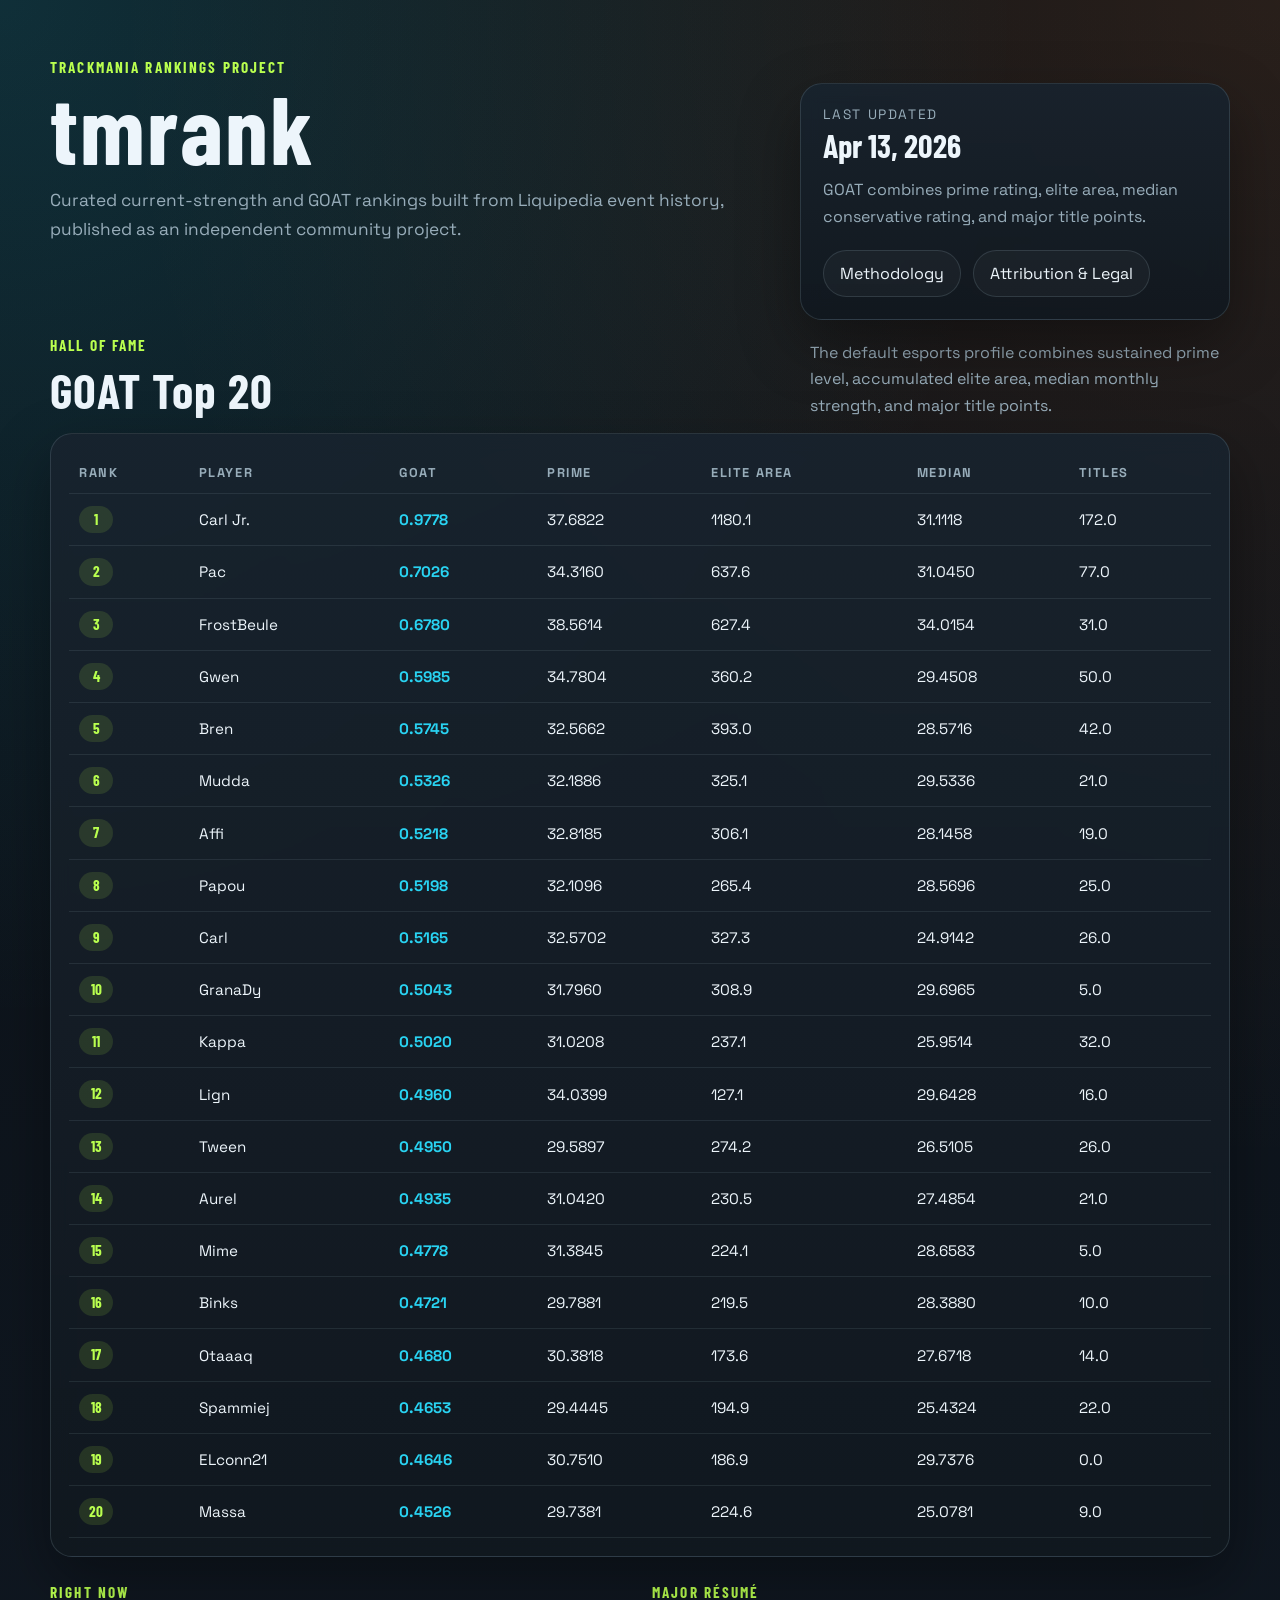
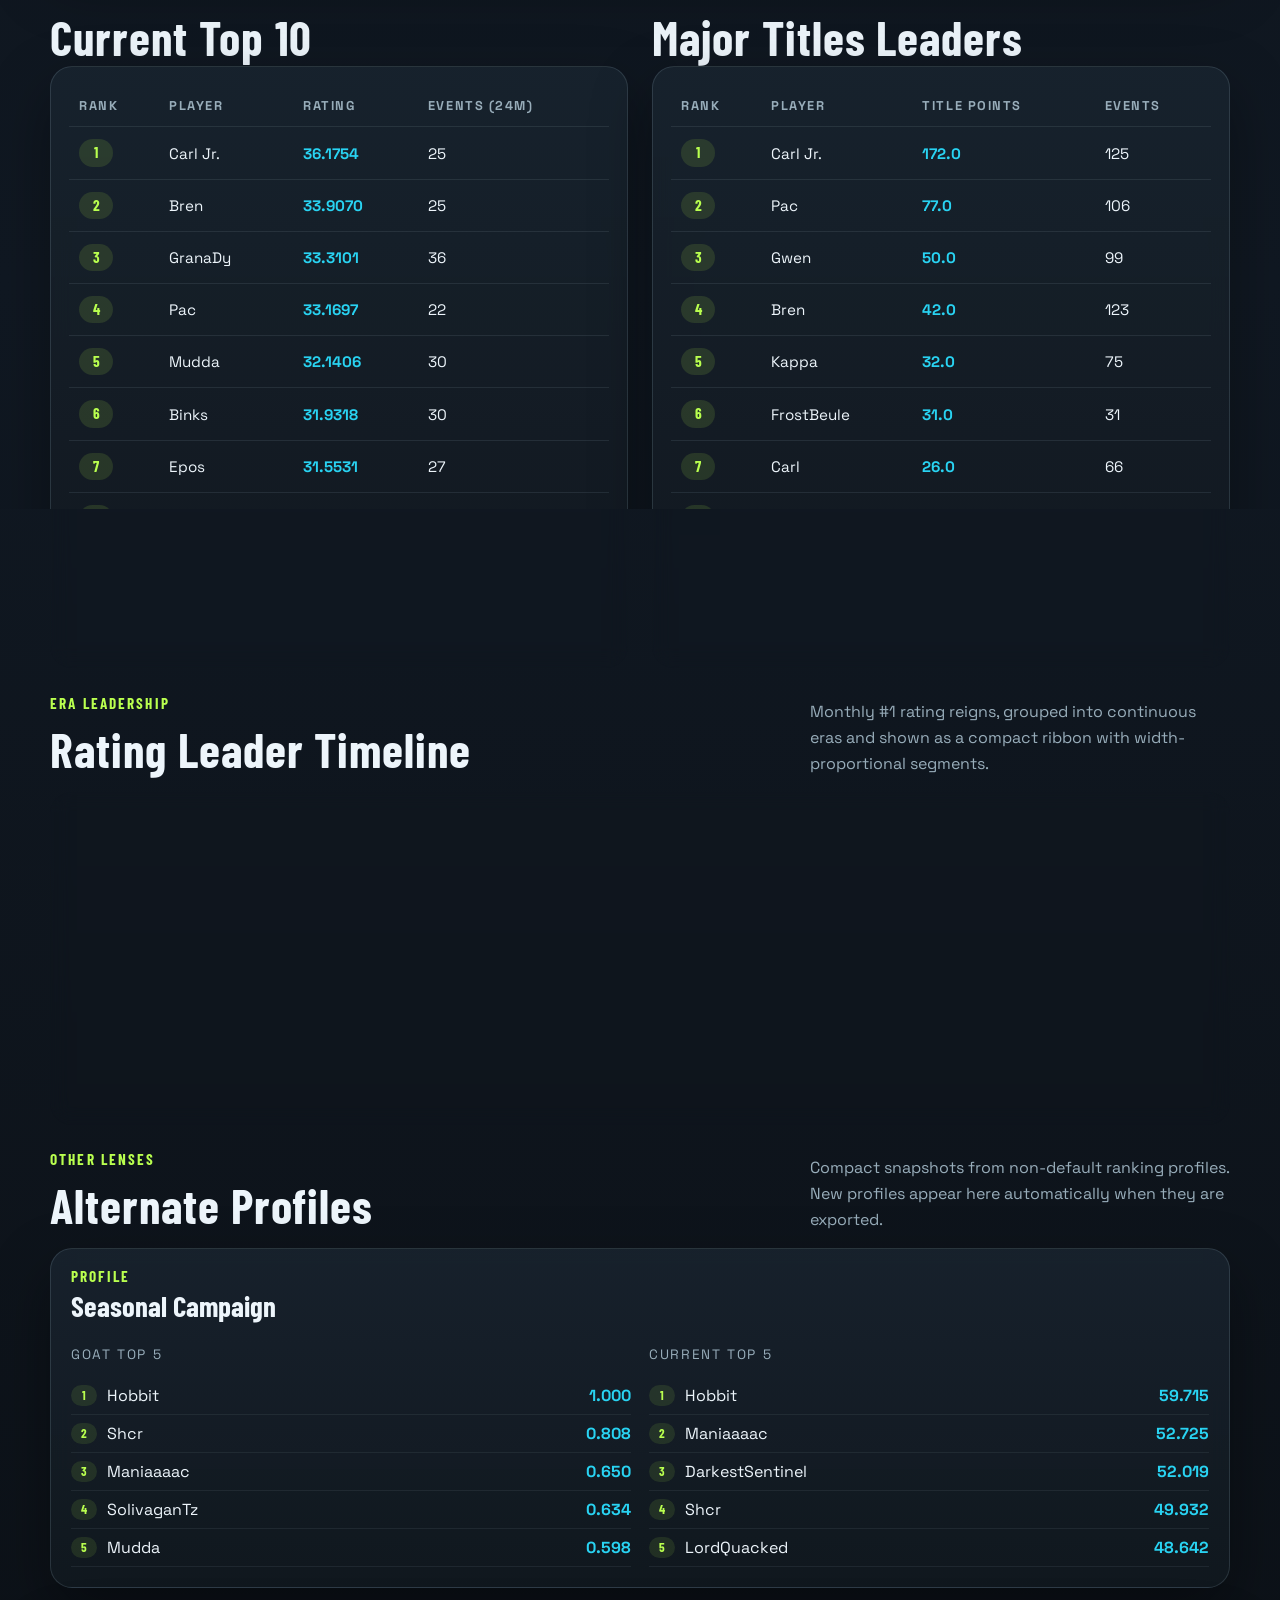
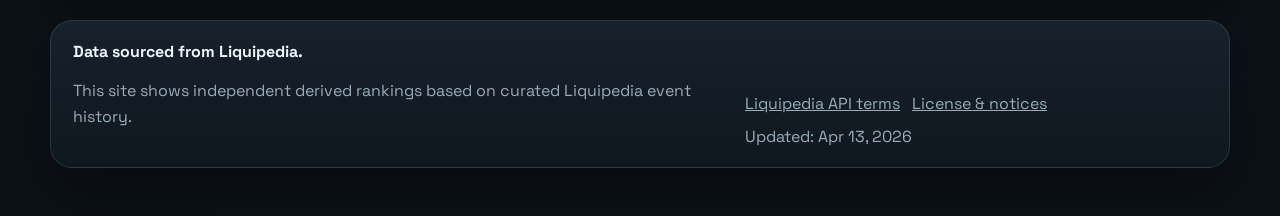
==== docs/index.html @ 913ac441 "Initial public release" ====
<!doctype html>
<html lang="en">
  <head>
    <meta charset="utf-8">
    <meta name="viewport" content="width=device-width, initial-scale=1">
    <title>tmrank</title>
    <meta
      name="description"
      content="Trackmania rankings and GOAT views built from curated Liquipedia event history."
    >
    <link rel="preconnect" href="https://fonts.googleapis.com">
    <link rel="preconnect" href="https://fonts.gstatic.com" crossorigin>
    <link
      href="https://fonts.googleapis.com/css2?family=Barlow+Condensed:wght@500;600;700&family=Space+Grotesk:wght@400;500;700&display=swap"
      rel="stylesheet"
    >
    <link rel="stylesheet" href="./assets/styles.css">
  </head>
  <body>
    <div class="site-shell">
      <header class="hero">
        <div class="hero__eyebrow">Trackmania rankings project</div>
        <div class="hero__grid">
          <div class="hero__main">
            <h1>tmrank</h1>
            <p class="hero__lede">
              Curated current-strength and GOAT rankings built from Liquipedia event history, published as an
              independent community project.
            </p>
          </div>
          <div class="hero__meta card">
            <div class="stat">
              <span class="stat__label">Last updated</span>
              <span class="stat__value" id="hero-updated">Loading...</span>
            </div>
            <p class="hero__method">
              GOAT combines prime rating, elite area, median conservative rating, and major title points.
            </p>
            <div class="hero__actions">
              <a class="button button--accent is-hidden" id="repo-link" href="#" target="_blank" rel="noreferrer">GitHub Repo</a>
              <a class="button" href="./methodology.html">Methodology</a>
              <a class="button" href="./legal.html">Attribution &amp; Legal</a>
            </div>
          </div>
        </div>
      </header>

      <main class="content">
        <section class="section">
          <div class="section__header">
            <div>
              <p class="section__eyebrow">Hall of fame</p>
              <h2>GOAT Top 20</h2>
            </div>
            <p class="section__copy">
              The default esports profile combines sustained prime level, accumulated elite area, median monthly
              strength, and major title points.
            </p>
          </div>
          <div class="card table-card">
            <div id="goat-table"></div>
          </div>
        </section>

        <section class="section section--split">
          <div>
            <div class="section__header">
              <div>
                <p class="section__eyebrow">Right now</p>
                <h2>Current Top 10</h2>
              </div>
            </div>
            <div class="card table-card">
              <div id="current-table"></div>
            </div>
          </div>
          <div>
            <div class="section__header">
              <div>
                <p class="section__eyebrow">Major résumé</p>
                <h2>Major Titles Leaders</h2>
              </div>
            </div>
            <div class="card table-card">
              <div id="titles-table"></div>
            </div>
          </div>
        </section>

        <section class="section">
          <div class="section__header">
            <div>
              <p class="section__eyebrow">Era leadership</p>
              <h2>Rating Leader Timeline</h2>
            </div>
            <p class="section__copy">
              Monthly #1 rating reigns, grouped into continuous eras and shown as a compact ribbon with
              width-proportional segments.
            </p>
          </div>
          <div class="card timeline-card">
            <div id="timeline"></div>
          </div>
        </section>

        <section class="section">
          <div class="section__header">
            <div>
              <p class="section__eyebrow">Other lenses</p>
              <h2>Alternate Profiles</h2>
            </div>
            <p class="section__copy">
              Compact snapshots from non-default ranking profiles. New profiles appear here automatically when they
              are exported.
            </p>
          </div>
          <div class="profile-grid" id="profile-cards"></div>
        </section>
      </main>

      <footer class="site-footer card">
        <div>
          <strong>Data sourced from Liquipedia.</strong>
          <p class="site-footer__copy">
            This site shows independent derived rankings based on curated Liquipedia event history.
          </p>
        </div>
        <div class="site-footer__links">
          <a href="https://liquipedia.net/api-terms-of-use" target="_blank" rel="noreferrer">Liquipedia API terms</a>
          <a href="./legal.html">License &amp; notices</a>
          <span id="footer-updated">Updated: loading...</span>
        </div>
      </footer>
    </div>

    <script src="./assets/app.js"></script>
  </body>
</html>
---- docs/assets/styles.css ----
:root {
  --bg: #0c1117;
  --bg-panel: #141c24;
  --bg-panel-strong: #19242f;
  --line: rgba(183, 212, 227, 0.15);
  --text: #edf5fb;
  --muted: #98adba;
  --accent: #29d3f2;
  --accent-2: #b9ff4f;
  --accent-3: #ff8c42;
  --shadow: 0 24px 60px rgba(0, 0, 0, 0.35);
}

* {
  box-sizing: border-box;
}

html {
  scroll-behavior: smooth;
}

body {
  margin: 0;
  min-height: 100vh;
  background:
    radial-gradient(circle at top left, rgba(41, 211, 242, 0.16), transparent 28%),
    radial-gradient(circle at top right, rgba(255, 140, 66, 0.12), transparent 32%),
    linear-gradient(180deg, #0b1015 0%, #101822 55%, #0c1117 100%);
  color: var(--text);
  font-family: "Space Grotesk", sans-serif;
}

a {
  color: inherit;
}

.site-shell,
.subpage {
  width: min(1180px, calc(100% - 32px));
  margin: 0 auto;
  padding: 24px 0 48px;
}

.hero {
  padding: 36px 0 18px;
}

.hero__eyebrow,
.section__eyebrow {
  margin: 0 0 8px;
  color: var(--accent-2);
  font: 700 0.95rem/1 "Barlow Condensed", sans-serif;
  letter-spacing: 0.14em;
  text-transform: uppercase;
}

.hero__grid {
  display: grid;
  grid-template-columns: 1.7fr 1fr;
  gap: 20px;
  align-items: stretch;
}

.hero h1,
.subpage h1,
.section h2 {
  margin: 0;
  font-family: "Barlow Condensed", sans-serif;
  letter-spacing: 0.02em;
}

.hero h1 {
  font-size: clamp(3rem, 10vw, 6rem);
  line-height: 0.92;
}

.hero__lede {
  max-width: 700px;
  margin: 14px 0 0;
  color: var(--muted);
  font-size: 1.08rem;
  line-height: 1.7;
}

.card {
  border: 1px solid var(--line);
  background: linear-gradient(180deg, rgba(24, 35, 46, 0.9), rgba(17, 24, 31, 0.94));
  border-radius: 22px;
  box-shadow: var(--shadow);
  backdrop-filter: blur(10px);
}

.hero__meta {
  padding: 22px;
}

.stat {
  display: flex;
  flex-direction: column;
  gap: 6px;
}

.stat__label {
  color: var(--muted);
  font-size: 0.85rem;
  text-transform: uppercase;
  letter-spacing: 0.12em;
}

.stat__value {
  font: 700 2rem/1 "Barlow Condensed", sans-serif;
}

.hero__method,
.section__copy,
.site-footer__copy,
.subpage .prose p,
.subpage .prose li {
  color: var(--muted);
  line-height: 1.65;
}

.hero__actions,
.site-footer__links {
  display: flex;
  flex-wrap: wrap;
  gap: 12px;
  margin-top: 20px;
}

.button {
  display: inline-flex;
  align-items: center;
  justify-content: center;
  padding: 12px 16px;
  border-radius: 999px;
  border: 1px solid var(--line);
  text-decoration: none;
  background: rgba(255, 255, 255, 0.03);
  transition: transform 180ms ease, border-color 180ms ease, background 180ms ease;
}

.button:hover {
  transform: translateY(-1px);
  border-color: rgba(41, 211, 242, 0.45);
  background: rgba(41, 211, 242, 0.08);
}

.button--accent {
  border-color: rgba(41, 211, 242, 0.45);
  background: linear-gradient(135deg, rgba(41, 211, 242, 0.18), rgba(185, 255, 79, 0.12));
}

.is-hidden {
  display: none;
}

.content {
  display: flex;
  flex-direction: column;
  gap: 28px;
}

.section {
  display: flex;
  flex-direction: column;
  gap: 14px;
}

.section--split {
  display: grid;
  grid-template-columns: 1fr 1fr;
  gap: 24px;
}

.section__header {
  display: flex;
  justify-content: space-between;
  gap: 20px;
  align-items: end;
}

.section__header h2 {
  font-size: clamp(2rem, 5vw, 3rem);
}

.section__copy {
  max-width: 420px;
  margin: 0;
}

.table-card,
.timeline-card {
  padding: 18px;
}

table {
  width: 100%;
  border-collapse: collapse;
}

th,
td {
  padding: 12px 10px;
  text-align: left;
  border-bottom: 1px solid rgba(183, 212, 227, 0.1);
  font-size: 0.95rem;
}

th {
  color: var(--muted);
  font-size: 0.8rem;
  letter-spacing: 0.12em;
  text-transform: uppercase;
}

tbody tr:hover {
  background: rgba(41, 211, 242, 0.04);
}

.rank-pill {
  display: inline-flex;
  min-width: 34px;
  justify-content: center;
  padding: 6px 9px;
  border-radius: 999px;
  background: rgba(185, 255, 79, 0.12);
  color: var(--accent-2);
  font: 700 0.95rem/1 "Barlow Condensed", sans-serif;
}

.metric-strong {
  color: var(--accent);
  font-weight: 700;
}

.timeline-summary {
  display: grid;
  grid-template-columns: repeat(auto-fit, minmax(240px, 1fr));
  gap: 14px;
  margin-bottom: 18px;
}

.timeline-stat {
  padding: 16px 18px;
  border-radius: 18px;
  border: 1px solid rgba(183, 212, 227, 0.12);
  background:
    linear-gradient(135deg, rgba(255, 140, 66, 0.1), transparent 45%),
    linear-gradient(180deg, rgba(23, 33, 43, 0.95), rgba(16, 23, 31, 0.98));
}

.timeline-stat__label,
.timeline-stat__meta {
  display: block;
}

.timeline-stat__label {
  margin-bottom: 8px;
  color: var(--muted);
  font-size: 0.76rem;
  text-transform: uppercase;
  letter-spacing: 0.12em;
}

.timeline-stat__value {
  display: block;
  margin-bottom: 6px;
  font: 700 1.55rem/1 "Barlow Condensed", sans-serif;
}

.timeline-stat__meta {
  color: var(--accent-2);
  font-size: 0.92rem;
}

.timeline-ribbon-wrap {
  display: flex;
  flex-direction: column;
  gap: 12px;
  padding-top: 8px;
}

.timeline-ribbon {
  display: flex;
  width: 100%;
  min-height: 84px;
  overflow: visible;
  border-radius: 24px;
  border: 1px solid rgba(183, 212, 227, 0.12);
  background: linear-gradient(180deg, rgba(20, 28, 36, 0.95), rgba(14, 20, 28, 0.98));
  box-shadow: inset 0 1px 0 rgba(255, 255, 255, 0.03);
}

.timeline-segment {
  position: relative;
  flex: var(--segment-weight, 1) 1 0;
  min-width: 22px;
  display: flex;
  align-items: center;
  justify-content: center;
  padding: 10px 4px;
  border-right: 1px solid rgba(12, 17, 23, 0.38);
  background:
    linear-gradient(
      135deg,
      hsla(var(--player-hue), 44%, 56%, calc(0.08 - (var(--accent-index, 0) * 0.008))),
      hsla(var(--player-hue-2), 42%, 52%, calc(0.04 + (var(--accent-index, 0) * 0.006)))
    ),
    linear-gradient(180deg, rgba(23, 31, 40, 0.96), rgba(15, 21, 29, 0.99));
  box-shadow: inset 0 1px 0 hsla(var(--player-hue), 45%, 72%, 0.08);
  transition: transform 180ms ease, filter 180ms ease;
  outline: none;
}

.timeline-segment--dominant {
  margin-top: -8px;
  padding-top: 18px;
  box-shadow:
    inset 0 1px 0 hsla(var(--player-hue), 45%, 72%, 0.12),
    0 8px 20px rgba(0, 0, 0, 0.16);
}

.timeline-segment:hover {
  z-index: 1;
  transform: translateY(-2px);
  filter: brightness(1.06);
}

.timeline-segment:focus-visible {
  z-index: 2;
  transform: translateY(-2px);
  filter: brightness(1.06);
  box-shadow:
    inset 0 1px 0 hsla(var(--player-hue), 45%, 72%, 0.08),
    0 0 0 2px rgba(41, 211, 242, 0.34);
}

.timeline-segment:last-child {
  border-right: 0;
}

.timeline-segment__initials {
  display: inline-flex;
  align-items: center;
  justify-content: center;
  min-width: 0;
  padding: 7px 6px 6px;
  border-radius: 12px;
  background:
    linear-gradient(135deg, hsla(var(--player-hue), 42%, 58%, 0.12), rgba(12, 17, 23, 0.12)),
    rgba(12, 17, 23, 0.24);
  border: 1px solid hsla(var(--player-hue), 40%, 68%, 0.08);
  color: var(--text);
  font: 700 clamp(0.72rem, 1.2vw, 1rem)/1 "Barlow Condensed", sans-serif;
  letter-spacing: 0.08em;
  text-transform: uppercase;
  white-space: nowrap;
}

.timeline-floating-tooltip {
  position: fixed;
  z-index: 40;
  display: none;
  min-width: 240px;
  max-width: min(320px, calc(100vw - 32px));
  padding: 15px 17px;
  border-radius: 20px;
  border: 1px solid rgba(183, 212, 227, 0.16);
  background:
    linear-gradient(135deg, rgba(41, 211, 242, 0.08), transparent 44%),
    linear-gradient(180deg, rgba(23, 32, 42, 0.99), rgba(14, 20, 28, 0.995));
  box-shadow: 0 24px 54px rgba(0, 0, 0, 0.42);
  pointer-events: none;
}

.timeline-floating-tooltip::after {
  content: "";
  position: absolute;
  left: 50%;
  top: 100%;
  width: 14px;
  height: 14px;
  background: rgba(17, 24, 31, 0.98);
  border-right: 1px solid rgba(183, 212, 227, 0.12);
  border-bottom: 1px solid rgba(183, 212, 227, 0.12);
  transform: translateX(-50%) rotate(45deg);
}

.timeline-floating-tooltip__eyebrow {
  margin-bottom: 8px;
  color: var(--accent-2);
  font-size: 0.74rem;
  text-transform: uppercase;
  letter-spacing: 0.12em;
}

.timeline-floating-tooltip__player {
  margin-bottom: 8px;
  font: 700 1.55rem/1 "Barlow Condensed", sans-serif;
}

.timeline-floating-tooltip__meta {
  display: flex;
  flex-wrap: wrap;
  gap: 10px 14px;
  color: var(--muted);
  font-size: 0.92rem;
}

.timeline-ribbon__hint {
  margin: 0;
  color: var(--muted);
  font-size: 0.92rem;
}

.timeline-axis {
  position: relative;
  height: 34px;
  margin: 2px 4px 0;
  border-top: 1px solid rgba(183, 212, 227, 0.08);
}

.timeline-axis__tick {
  position: absolute;
  top: 0;
  transform: translateX(-50%);
  display: flex;
  flex-direction: column;
  align-items: center;
  gap: 6px;
}

.timeline-axis__line {
  width: 1px;
  height: 8px;
  background: rgba(183, 212, 227, 0.18);
}

.timeline-axis__label {
  color: var(--muted);
  font-size: 0.78rem;
  letter-spacing: 0.08em;
}

.profile-grid {
  display: grid;
  grid-template-columns: repeat(auto-fit, minmax(280px, 1fr));
  gap: 18px;
}

.profile-card {
  padding: 20px;
}

.profile-card h3 {
  margin: 0 0 12px;
  font: 700 1.8rem/1 "Barlow Condensed", sans-serif;
}

.profile-card__split {
  display: grid;
  grid-template-columns: 1fr 1fr;
  gap: 18px;
}

.mini-list {
  margin: 0;
  padding: 0;
  list-style: none;
}

.mini-list li {
  display: flex;
  justify-content: space-between;
  align-items: center;
  gap: 12px;
  padding: 8px 0;
  border-bottom: 1px solid rgba(183, 212, 227, 0.08);
}

.mini-list__identity {
  display: flex;
  align-items: center;
  gap: 10px;
  min-width: 0;
}

.mini-rank-pill {
  display: inline-flex;
  min-width: 26px;
  justify-content: center;
  padding: 4px 7px;
  border-radius: 999px;
  background: rgba(185, 255, 79, 0.1);
  color: var(--accent-2);
  font: 700 0.8rem/1 "Barlow Condensed", sans-serif;
}

.mini-list__name {
  min-width: 0;
  overflow: hidden;
  text-overflow: ellipsis;
  white-space: nowrap;
}

.mini-list__value {
  color: var(--accent);
  font-weight: 700;
}

.site-footer {
  margin-top: 32px;
  padding: 20px 22px;
  display: flex;
  justify-content: space-between;
  gap: 18px;
  align-items: end;
}

.site-footer__links {
  margin-top: 0;
  align-items: center;
  color: var(--muted);
}

.subpage-body {
  background:
    radial-gradient(circle at top left, rgba(255, 140, 66, 0.14), transparent 28%),
    linear-gradient(180deg, #0b1015 0%, #101822 58%, #0c1117 100%);
}

.subpage {
  max-width: 860px;
}

.subpage__back {
  display: inline-flex;
  margin-bottom: 18px;
  color: var(--accent);
  text-decoration: none;
}

.prose {
  padding: 24px;
}

.prose h2 {
  margin-top: 26px;
  font-size: 1.9rem;
}

.prose ul {
  padding-left: 20px;
}

.notice {
  padding: 18px;
  border-radius: 16px;
  border: 1px dashed rgba(255, 140, 66, 0.4);
  color: var(--muted);
}

@media (max-width: 900px) {
  .hero__grid,
  .section--split,
  .profile-card__split,
  .site-footer {
    grid-template-columns: 1fr;
    flex-direction: column;
    align-items: stretch;
  }

  .section__header {
    flex-direction: column;
    align-items: flex-start;
  }

  .site-shell,
  .subpage {
    width: min(100% - 20px, 1180px);
  }

  .timeline-summary {
    grid-template-columns: 1fr;
  }

  .timeline-ribbon {
    min-height: 72px;
  }

  .timeline-segment--dominant {
    margin-top: -4px;
    padding-top: 14px;
  }

  .timeline-tooltip {
    min-width: 190px;
    padding: 12px 14px;
  }

  th,
  td {
    padding: 10px 8px;
    font-size: 0.88rem;
  }
}
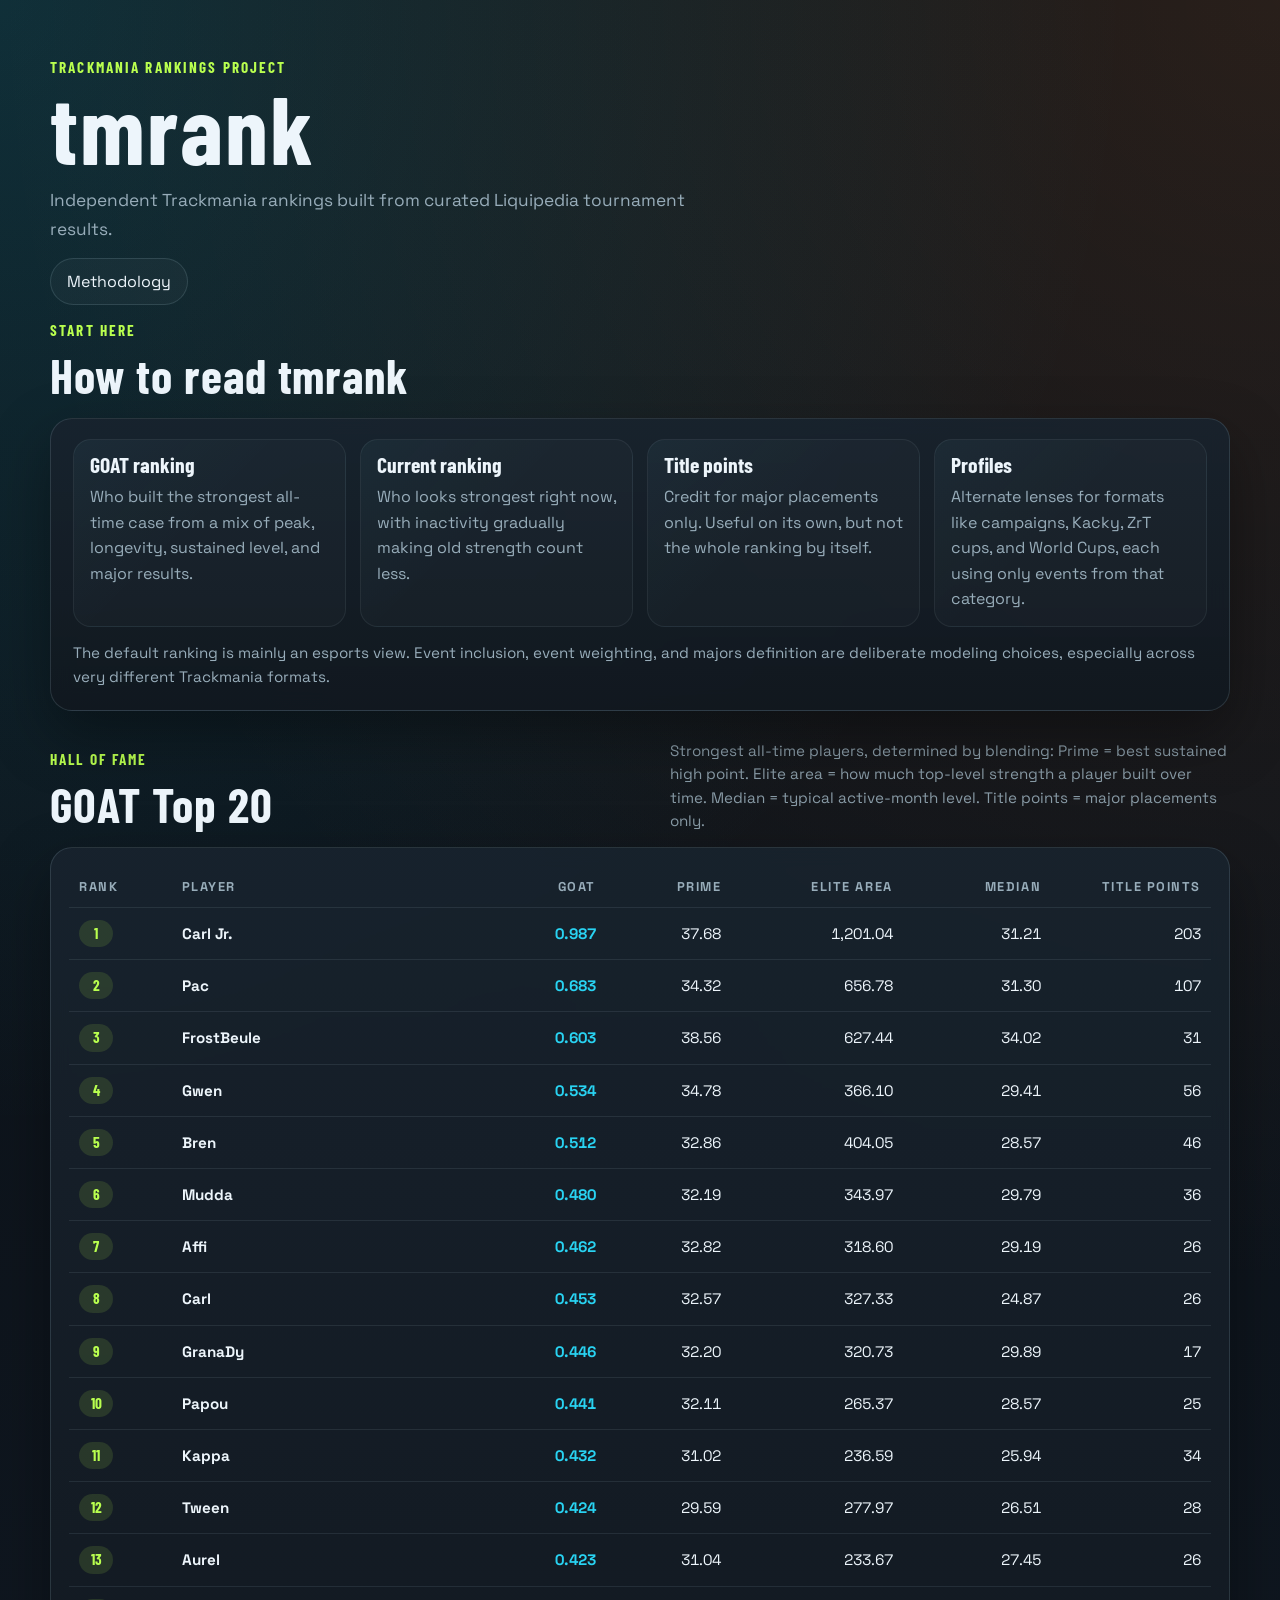
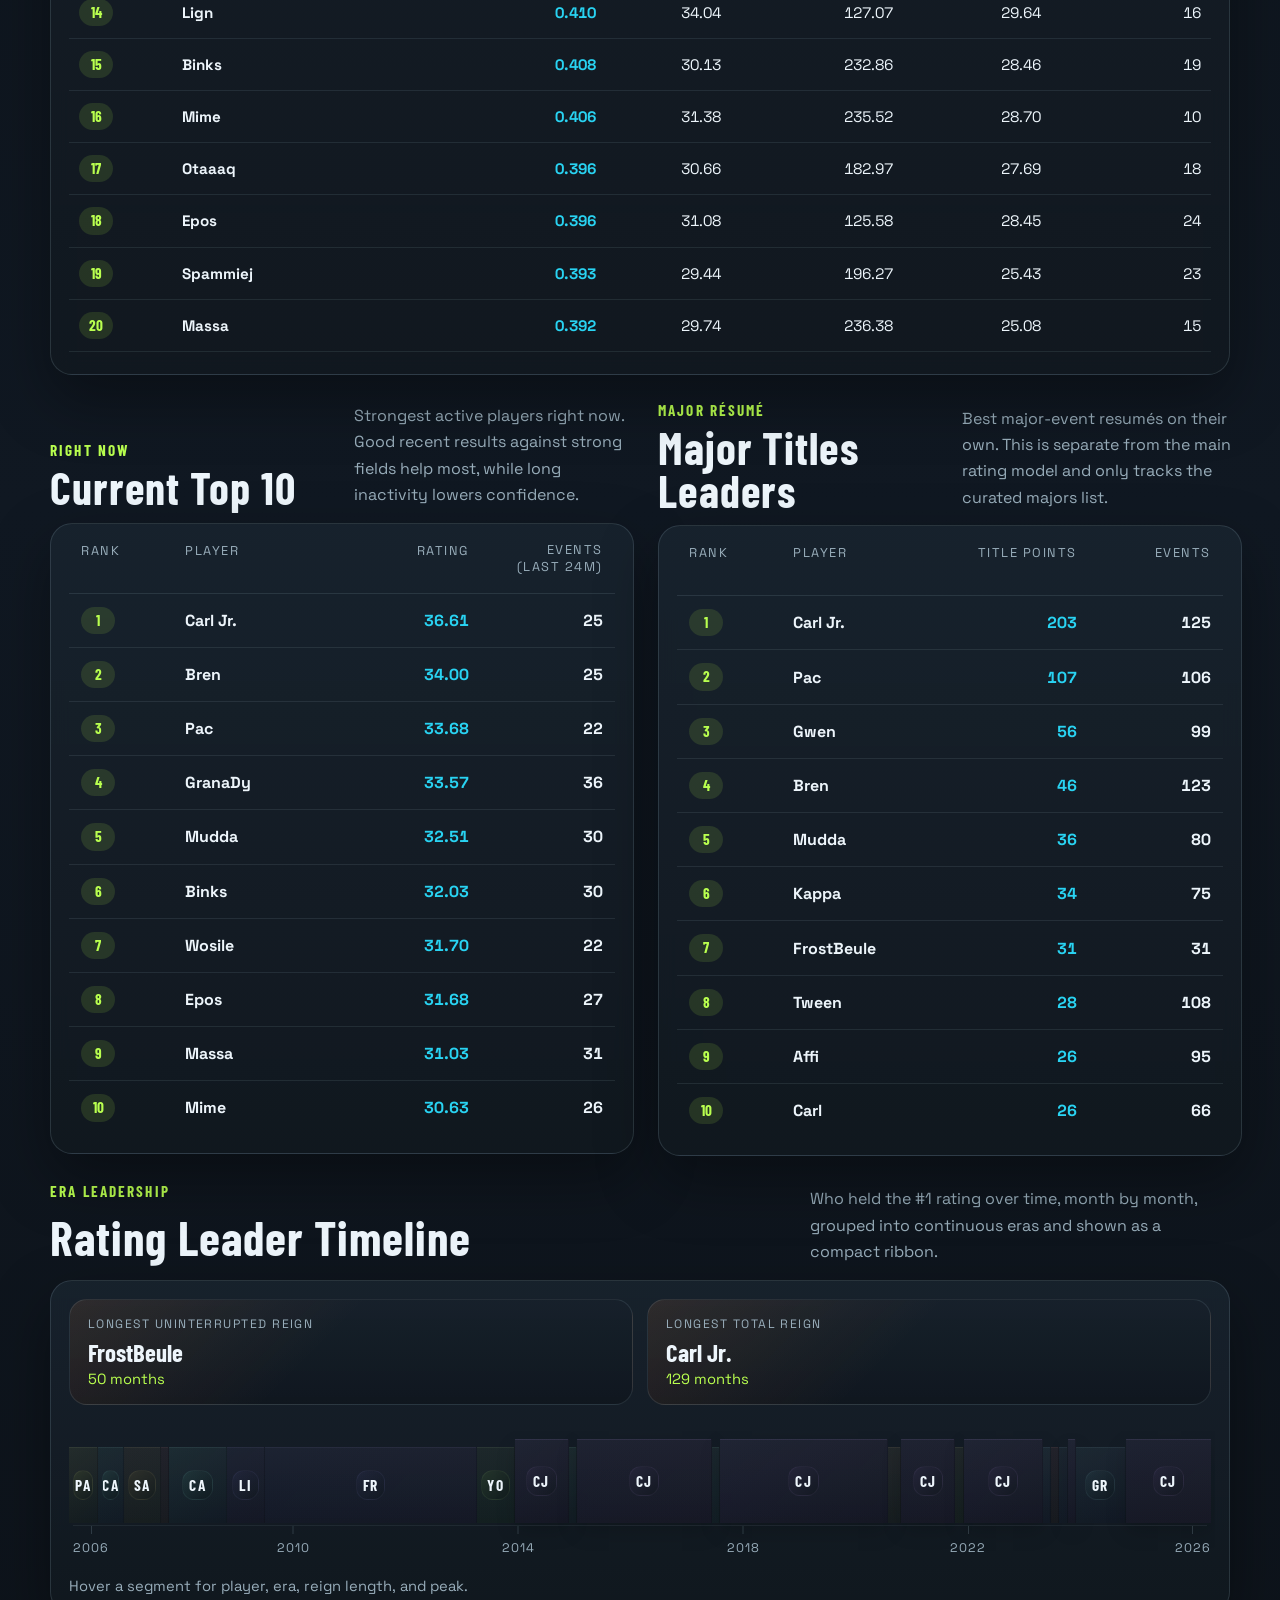
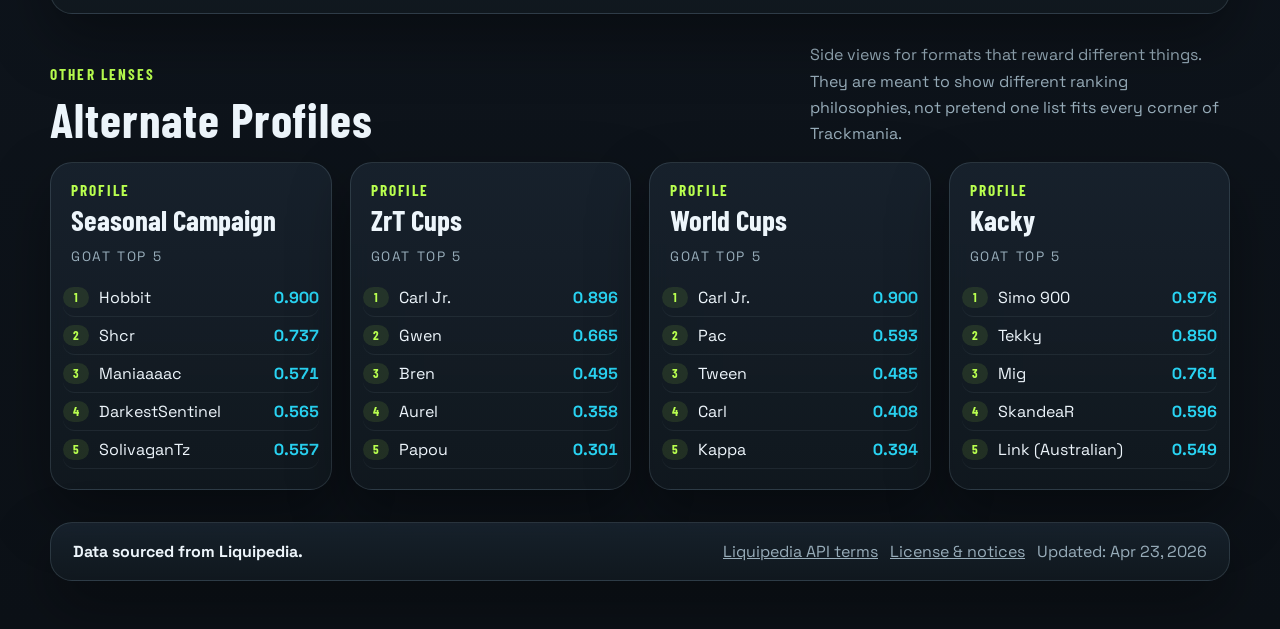
==== commit 86e01042: "Polish site copy, layout, and mobile interactions" ====
--- a/docs/index.html
+++ b/docs/index.html
@@ -14,33 +14,19 @@
       href="https://fonts.googleapis.com/css2?family=Barlow+Condensed:wght@500;600;700&family=Space+Grotesk:wght@400;500;700&display=swap"
       rel="stylesheet"
     >
-    <link rel="stylesheet" href="./assets/styles.css">
+    <link rel="stylesheet" href="./assets/styles.css?v=20260424i">
   </head>
   <body>
     <div class="site-shell">
       <header class="hero">
         <div class="hero__eyebrow">Trackmania rankings project</div>
-        <div class="hero__grid">
-          <div class="hero__main">
-            <h1>tmrank</h1>
-            <p class="hero__lede">
-              Curated current-strength and GOAT rankings built from Liquipedia event history, published as an
-              independent community project.
-            </p>
-          </div>
-          <div class="hero__meta card">
-            <div class="stat">
-              <span class="stat__label">Last updated</span>
-              <span class="stat__value" id="hero-updated">Loading...</span>
-            </div>
-            <p class="hero__method">
-              GOAT combines prime rating, elite area, median conservative rating, and major title points.
-            </p>
-            <div class="hero__actions">
-              <a class="button button--accent is-hidden" id="repo-link" href="#" target="_blank" rel="noreferrer">GitHub Repo</a>
-              <a class="button" href="./methodology.html">Methodology</a>
-              <a class="button" href="./legal.html">Attribution &amp; Legal</a>
-            </div>
+        <div class="hero__main">
+          <h1>tmrank</h1>
+          <p class="hero__lede">
+            Independent Trackmania rankings built from curated Liquipedia tournament results.
+          </p>
+          <div class="hero__actions">
+            <a class="button" href="./methodology.html">Methodology</a>
           </div>
         </div>
       </header>
@@ -49,13 +35,45 @@
         <section class="section">
           <div class="section__header">
             <div>
+              <p class="section__eyebrow">Start here</p>
+              <h2>How to read tmrank</h2>
+            </div>
+          </div>
+          <div class="card explainer-card">
+            <div class="explainer-grid">
+              <article class="explainer-item">
+                <h3>GOAT ranking</h3>
+                <p>Who built the strongest all-time case from a mix of peak, longevity, sustained level, and major results.</p>
+              </article>
+              <article class="explainer-item">
+                <h3>Current ranking</h3>
+                <p>Who looks strongest right now, with inactivity gradually making old strength count less.</p>
+              </article>
+              <article class="explainer-item">
+                <h3>Title points</h3>
+                <p>Credit for major placements only. Useful on its own, but not the whole ranking by itself.</p>
+              </article>
+              <article class="explainer-item">
+                <h3>Profiles</h3>
+                <p>Alternate lenses for formats like campaigns, Kacky, ZrT cups, and World Cups, each using only events from that category.</p>
+              </article>
+            </div>
+            <p class="explainer-note">
+              The default ranking is mainly an esports view. Event inclusion, event weighting, and majors definition
+              are deliberate modeling choices, especially across very different Trackmania formats.
+            </p>
+          </div>
+        </section>
+
+        <section class="section">
+          <div class="section__header">
+            <div>
               <p class="section__eyebrow">Hall of fame</p>
               <h2>GOAT Top 20</h2>
             </div>
-            <p class="section__copy">
-              The default esports profile combines sustained prime level, accumulated elite area, median monthly
-              strength, and major title points.
-            </p>
+            <div class="section__copy section__copy--wide">
+              <p class="section__hint">Strongest all-time players, determined by blending: Prime = best sustained high point. Elite area = how much top-level strength a player built over time. Median = typical active-month level. Title points = major placements only.</p>
+            </div>
           </div>
           <div class="card table-card">
             <div id="goat-table"></div>
@@ -69,6 +87,10 @@
                 <p class="section__eyebrow">Right now</p>
                 <h2>Current Top 10</h2>
               </div>
+              <p class="section__copy">
+                Strongest active players right now. Good recent results against strong fields help most, while long
+                inactivity lowers confidence.
+              </p>
             </div>
             <div class="card table-card">
               <div id="current-table"></div>
@@ -80,6 +102,10 @@
                 <p class="section__eyebrow">Major résumé</p>
                 <h2>Major Titles Leaders</h2>
               </div>
+              <p class="section__copy">
+                Best major-event resumés on their own. This is separate from the main rating model and only tracks the
+                curated majors list.
+              </p>
             </div>
             <div class="card table-card">
               <div id="titles-table"></div>
@@ -94,8 +120,8 @@
               <h2>Rating Leader Timeline</h2>
             </div>
             <p class="section__copy">
-              Monthly #1 rating reigns, grouped into continuous eras and shown as a compact ribbon with
-              width-proportional segments.
+              Who held the #1 rating over time, month by month, grouped into continuous eras and shown as a compact
+              ribbon.
             </p>
           </div>
           <div class="card timeline-card">
@@ -110,8 +136,8 @@
               <h2>Alternate Profiles</h2>
             </div>
             <p class="section__copy">
-              Compact snapshots from non-default ranking profiles. New profiles appear here automatically when they
-              are exported.
+              Side views for formats that reward different things. They are meant to show different ranking
+              philosophies, not pretend one list fits every corner of Trackmania.
             </p>
           </div>
           <div class="profile-grid" id="profile-cards"></div>
@@ -121,18 +147,16 @@
       <footer class="site-footer card">
         <div>
           <strong>Data sourced from Liquipedia.</strong>
-          <p class="site-footer__copy">
-            This site shows independent derived rankings based on curated Liquipedia event history.
-          </p>
         </div>
         <div class="site-footer__links">
           <a href="https://liquipedia.net/api-terms-of-use" target="_blank" rel="noreferrer">Liquipedia API terms</a>
+          <a class="is-hidden" data-repo-link href="#" target="_blank" rel="noreferrer">GitHub repo</a>
           <a href="./legal.html">License &amp; notices</a>
           <span id="footer-updated">Updated: loading...</span>
         </div>
       </footer>
     </div>
 
-    <script src="./assets/app.js"></script>
+    <script src="./assets/app.js?v=20260424j"></script>
   </body>
 </html>
--- a/docs/assets/styles.css
+++ b/docs/assets/styles.css
@@ -58,7 +58,7 @@
   display: grid;
   grid-template-columns: 1.7fr 1fr;
   gap: 20px;
-  align-items: stretch;
+  align-items: start;
 }
 
 .hero h1,
@@ -82,6 +82,10 @@
   line-height: 1.7;
 }
 
+.hero__main {
+  max-width: 760px;
+}
+
 .card {
   border: 1px solid var(--line);
   background: linear-gradient(180deg, rgba(24, 35, 46, 0.9), rgba(17, 24, 31, 0.94));
@@ -91,7 +95,23 @@
 }
 
 .hero__meta {
-  padding: 22px;
+  width: min(100%, 380px);
+  padding: 18px 20px;
+  justify-self: end;
+}
+
+.hero__meta .stat {
+  gap: 4px;
+}
+
+.hero__meta .stat__value {
+  color: rgba(237, 245, 251, 0.86);
+  font: 700 1.08rem/1.3 "Space Grotesk", sans-serif;
+  letter-spacing: 0.01em;
+}
+
+.hero__meta .stat__label {
+  font-size: 0.8rem;
 }
 
 .stat {
@@ -126,6 +146,10 @@
   flex-wrap: wrap;
   gap: 12px;
   margin-top: 20px;
+}
+
+.hero__actions {
+  margin-top: 14px;
 }
 
 .button {
@@ -140,6 +164,10 @@
   transition: transform 180ms ease, border-color 180ms ease, background 180ms ease;
 }
 
+.hero__meta .button {
+  padding: 10px 14px;
+}
+
 .button:hover {
   transform: translateY(-1px);
   border-color: rgba(41, 211, 242, 0.45);
@@ -173,6 +201,24 @@
   gap: 24px;
 }
 
+.section--split > div {
+  display: flex;
+  flex-direction: column;
+  gap: 14px;
+}
+
+.section--split .section__header {
+  display: grid;
+  grid-template-columns: minmax(220px, 280px) minmax(0, 1fr);
+  gap: 24px;
+  align-items: end;
+}
+
+.section--split .section__header h2 {
+  font-size: clamp(2rem, 4vw, 2.8rem);
+  line-height: 0.95;
+}
+
 .section__header {
   display: flex;
   justify-content: space-between;
@@ -189,14 +235,171 @@
   margin: 0;
 }
 
+.section__copy--wide {
+  max-width: 560px;
+}
+
+.section__copy p {
+  margin: 0;
+}
+
+.section__copy p + p {
+  margin-top: 10px;
+}
+
+.section__hint {
+  color: rgba(152, 173, 186, 0.88);
+  font-size: 0.95rem;
+  line-height: 1.55;
+}
+
+.explainer-card {
+  padding: 20px 22px;
+}
+
+.explainer-grid {
+  display: grid;
+  grid-template-columns: repeat(auto-fit, minmax(220px, 1fr));
+  gap: 14px;
+}
+
+.explainer-item {
+  padding: 14px 16px;
+  border: 1px solid rgba(183, 212, 227, 0.08);
+  border-radius: 18px;
+  background:
+    linear-gradient(135deg, rgba(41, 211, 242, 0.03), transparent 46%),
+    rgba(255, 255, 255, 0.02);
+}
+
+.explainer-item h3 {
+  margin: 0 0 8px;
+  font: 700 1.35rem/1 "Barlow Condensed", sans-serif;
+}
+
+.explainer-item p,
+.explainer-note {
+  margin: 0;
+  color: var(--muted);
+  line-height: 1.6;
+}
+
+.explainer-note {
+  margin-top: 14px;
+  font-size: 0.95rem;
+}
+
 .table-card,
 .timeline-card {
   padding: 18px;
 }
 
-table {
+.table-scroll {
+  overflow-x: auto;
+  overflow-y: hidden;
+  margin: 0 -4px;
+  padding: 0 4px 4px;
+  -webkit-overflow-scrolling: touch;
+  scrollbar-width: thin;
+  scrollbar-color: rgba(41, 211, 242, 0.35) rgba(255, 255, 255, 0.04);
+}
+
+.table-scroll::-webkit-scrollbar,
+.timeline-scroll::-webkit-scrollbar {
+  height: 10px;
+}
+
+.table-scroll::-webkit-scrollbar-track,
+.timeline-scroll::-webkit-scrollbar-track {
+  background: rgba(255, 255, 255, 0.04);
+  border-radius: 999px;
+}
+
+.table-scroll::-webkit-scrollbar-thumb,
+.timeline-scroll::-webkit-scrollbar-thumb {
+  background: rgba(41, 211, 242, 0.28);
+  border-radius: 999px;
+}
+
+table,
+.data-table {
   width: 100%;
   border-collapse: collapse;
+}
+
+.data-table {
+  width: max-content;
+  min-width: 100%;
+}
+
+.data-table--goat {
+  width: 100%;
+  table-layout: fixed;
+  min-width: 820px;
+}
+
+.data-table--goat th:nth-child(1),
+.data-table--goat td:nth-child(1) {
+  width: 9%;
+}
+
+.data-table--goat th:nth-child(2),
+.data-table--goat td:nth-child(2) {
+  width: 27%;
+}
+
+.data-table--goat th:nth-child(3),
+.data-table--goat td:nth-child(3),
+.data-table--goat th:nth-child(4),
+.data-table--goat td:nth-child(4) {
+  width: 11%;
+}
+
+.data-table--goat th:nth-child(5),
+.data-table--goat td:nth-child(5) {
+  width: 15%;
+}
+
+.data-table--goat th:nth-child(6),
+.data-table--goat td:nth-child(6) {
+  width: 13%;
+}
+
+.data-table--goat th:nth-child(7),
+.data-table--goat td:nth-child(7) {
+  width: 14%;
+}
+
+.data-table--goat th:nth-child(n+3),
+.data-table--goat td:nth-child(n+3) {
+  text-align: right;
+  font-variant-numeric: tabular-nums;
+}
+
+.goat-player-trigger {
+  appearance: none;
+  border: 0;
+  padding: 0;
+  background: transparent;
+  color: inherit;
+  font: inherit;
+  font-weight: 700;
+  cursor: help;
+  transition: color 180ms ease, text-shadow 180ms ease;
+}
+
+.goat-player-trigger:hover,
+.goat-player-trigger:focus-visible {
+  color: #f2f7fb;
+  text-shadow: 0 0 12px rgba(41, 211, 242, 0.12);
+  outline: none;
+}
+
+.goat-player-trigger--mobile {
+  display: block;
+  width: 100%;
+  text-align: left;
+  cursor: pointer;
 }
 
 th,
@@ -234,6 +437,184 @@
   font-weight: 700;
 }
 
+.title-points-trigger {
+  padding: 0;
+  border: 0;
+  background: transparent;
+  cursor: pointer;
+  font: inherit;
+}
+
+.title-points-trigger:hover,
+.title-points-trigger:focus-visible {
+  color: var(--accent-2);
+  outline: none;
+}
+
+.goat-mobile-list {
+  display: grid;
+  gap: 12px;
+  margin: 0;
+  padding: 0;
+  width: 100%;
+}
+
+.goat-mobile-card {
+  display: block;
+  width: 100%;
+  padding: 14px;
+  border-radius: 18px;
+  border: 1px solid rgba(183, 212, 227, 0.1);
+  background:
+    linear-gradient(135deg, rgba(41, 211, 242, 0.05), transparent 42%),
+    linear-gradient(180deg, rgba(20, 28, 36, 0.94), rgba(14, 20, 28, 0.98));
+}
+
+.goat-mobile-card__header {
+  display: flex;
+  justify-content: space-between;
+  gap: 12px;
+  align-items: flex-start;
+  margin-bottom: 12px;
+}
+
+.goat-mobile-card__identity {
+  display: flex;
+  align-items: center;
+  gap: 12px;
+  min-width: 0;
+}
+
+.goat-mobile-card__name {
+  font: 700 1.45rem/1 "Barlow Condensed", sans-serif;
+  word-break: break-word;
+}
+
+.goat-mobile-card__label {
+  margin-top: 5px;
+  color: var(--muted);
+  font-size: 0.76rem;
+  text-transform: uppercase;
+  letter-spacing: 0.12em;
+}
+
+.goat-mobile-card__score {
+  flex: 0 0 auto;
+  color: var(--accent);
+  font: 700 1.5rem/1 "Barlow Condensed", sans-serif;
+  text-align: right;
+}
+
+.goat-mobile-card__metrics {
+  display: grid;
+  grid-template-columns: 1fr 1fr;
+  gap: 10px;
+  width: 100%;
+}
+
+.goat-mobile-metric {
+  padding: 10px 12px;
+  border-radius: 14px;
+  border: 1px solid rgba(183, 212, 227, 0.08);
+  background: rgba(255, 255, 255, 0.02);
+}
+
+.goat-mobile-metric__label,
+.goat-mobile-metric__value {
+  display: block;
+}
+
+.goat-mobile-metric__label {
+  margin-bottom: 6px;
+  color: var(--muted);
+  font-size: 0.72rem;
+  text-transform: uppercase;
+  letter-spacing: 0.1em;
+}
+
+.goat-mobile-metric__value {
+  font: 700 1.05rem/1 "Barlow Condensed", sans-serif;
+}
+
+.current-list {
+  display: grid;
+  gap: 0;
+}
+
+.current-list__header,
+.current-list__row {
+  display: grid;
+  grid-template-columns: 86px minmax(150px, 1fr) 116px 116px;
+  gap: 18px;
+  align-items: center;
+}
+
+.current-list__header {
+  min-height: 52px;
+  padding: 0 12px 12px;
+  border-bottom: 1px solid rgba(183, 212, 227, 0.12);
+  color: var(--muted);
+  font-size: 0.8rem;
+  letter-spacing: 0.12em;
+  text-transform: uppercase;
+  align-items: start;
+}
+
+.current-list__header span:nth-child(3),
+.current-list__header span:nth-child(4) {
+  text-align: right;
+}
+
+.current-list__events-heading {
+  display: inline-flex;
+  flex-direction: column;
+  gap: 2px;
+  justify-self: end;
+  line-height: 1.2;
+}
+
+.current-list__row {
+  padding: 13px 12px;
+  border-bottom: 1px solid rgba(183, 212, 227, 0.1);
+  transition: background 180ms ease;
+}
+
+.current-list__row:last-child {
+  border-bottom: 0;
+}
+
+.current-list__row:hover {
+  background: rgba(41, 211, 242, 0.04);
+}
+
+.current-list__row--interactive {
+  cursor: pointer;
+}
+
+.current-list__row--interactive:focus-visible {
+  outline: 1px solid rgba(41, 211, 242, 0.45);
+  outline-offset: 3px;
+}
+
+.current-list__player {
+  min-width: 0;
+  font-weight: 700;
+}
+
+.current-list__rating,
+.current-list__events {
+  font-variant-numeric: tabular-nums;
+  text-align: right;
+}
+
+.current-list__rating strong {
+  color: var(--accent);
+}
+
+.current-list__mobile-label {
+  display: none;
+}
+
 .timeline-summary {
   display: grid;
   grid-template-columns: repeat(auto-fit, minmax(240px, 1fr));
@@ -281,24 +662,43 @@
   padding-top: 8px;
 }
 
+.timeline-scroll {
+  overflow-x: auto;
+  overflow-y: visible;
+  padding: 0 4px 6px;
+  margin: 0 -4px;
+  -webkit-overflow-scrolling: touch;
+  scrollbar-width: thin;
+  scrollbar-color: rgba(41, 211, 242, 0.35) rgba(255, 255, 255, 0.04);
+}
+
+.timeline-ribbon-stage {
+  min-width: 100%;
+  padding-top: 8px;
+}
+
 .timeline-ribbon {
-  display: flex;
+  --ribbon-height: 84px;
+  display: flex;
+  align-items: flex-end;
   width: 100%;
-  min-height: 84px;
+  height: var(--ribbon-height);
   overflow: visible;
   border-radius: 24px;
-  border: 1px solid rgba(183, 212, 227, 0.12);
-  background: linear-gradient(180deg, rgba(20, 28, 36, 0.95), rgba(14, 20, 28, 0.98));
-  box-shadow: inset 0 1px 0 rgba(255, 255, 255, 0.03);
+  border: 0;
+  background: transparent;
+  box-shadow: none;
 }
 
 .timeline-segment {
   position: relative;
   flex: var(--segment-weight, 1) 1 0;
-  min-width: 22px;
+  min-width: 8px;
   display: flex;
   align-items: center;
   justify-content: center;
+  align-self: flex-end;
+  height: calc(var(--ribbon-height) - 8px);
   padding: 10px 4px;
   border-right: 1px solid rgba(12, 17, 23, 0.38);
   background:
@@ -313,9 +713,13 @@
   outline: none;
 }
 
+.timeline-segment--compact {
+  padding-left: 0;
+  padding-right: 0;
+}
+
 .timeline-segment--dominant {
-  margin-top: -8px;
-  padding-top: 18px;
+  height: var(--ribbon-height);
   box-shadow:
     inset 0 1px 0 hsla(var(--player-hue), 45%, 72%, 0.12),
     0 8px 20px rgba(0, 0, 0, 0.16);
@@ -340,7 +744,7 @@
   border-right: 0;
 }
 
-.timeline-segment__initials {
+.timeline-segment__label {
   display: inline-flex;
   align-items: center;
   justify-content: center;
@@ -356,6 +760,12 @@
   letter-spacing: 0.08em;
   text-transform: uppercase;
   white-space: nowrap;
+  overflow: hidden;
+  text-overflow: ellipsis;
+}
+
+.timeline-segment__label--initials {
+  text-transform: uppercase;
 }
 
 .timeline-floating-tooltip {
@@ -414,6 +824,161 @@
   font-size: 0.92rem;
 }
 
+.title-floating-tooltip {
+  position: fixed;
+  z-index: 45;
+  display: none;
+  min-width: 260px;
+  max-width: min(360px, calc(100vw - 32px));
+  padding: 16px 18px;
+  border-radius: 20px;
+  border: 1px solid rgba(183, 212, 227, 0.16);
+  background:
+    linear-gradient(135deg, rgba(255, 140, 66, 0.08), transparent 44%),
+    linear-gradient(180deg, rgba(23, 32, 42, 0.99), rgba(14, 20, 28, 0.995));
+  box-shadow: 0 24px 54px rgba(0, 0, 0, 0.42);
+  pointer-events: auto;
+}
+
+.title-floating-tooltip::after {
+  content: "";
+  position: absolute;
+  left: 50%;
+  width: 14px;
+  height: 14px;
+  background: rgba(17, 24, 31, 0.98);
+  border-right: 1px solid rgba(183, 212, 227, 0.12);
+  border-bottom: 1px solid rgba(183, 212, 227, 0.12);
+  transform: translateX(-50%) rotate(45deg);
+}
+
+.title-floating-tooltip[data-position="above"]::after {
+  top: 100%;
+}
+
+.title-floating-tooltip[data-position="below"]::after {
+  top: -8px;
+  transform: translateX(-50%) rotate(225deg);
+}
+
+.title-floating-tooltip__eyebrow {
+  margin-bottom: 8px;
+  color: var(--accent-3);
+  font-size: 0.74rem;
+  text-transform: uppercase;
+  letter-spacing: 0.12em;
+}
+
+.title-floating-tooltip__header {
+  display: flex;
+  justify-content: space-between;
+  gap: 12px;
+  align-items: end;
+  margin-bottom: 12px;
+}
+
+.title-floating-tooltip__player {
+  font: 700 1.45rem/1 "Barlow Condensed", sans-serif;
+}
+
+.title-floating-tooltip__list {
+  display: grid;
+  gap: 10px;
+  max-height: 280px;
+  overflow-y: auto;
+  overscroll-behavior: contain;
+  padding-right: 2px;
+}
+
+.title-floating-tooltip__item {
+  display: grid;
+  grid-template-columns: auto 1fr;
+  gap: 10px;
+  align-items: start;
+  padding-top: 2px;
+}
+
+.title-floating-tooltip__item--group-start {
+  margin-top: 6px;
+  padding-top: 12px;
+  border-top: 1px solid rgba(183, 212, 227, 0.12);
+}
+
+.title-floating-tooltip__badge {
+  display: inline-flex;
+  min-width: 40px;
+  justify-content: center;
+  padding: 6px 8px;
+  border-radius: 999px;
+  font: 700 0.82rem/1 "Barlow Condensed", sans-serif;
+}
+
+.title-floating-tooltip__badge--1 {
+  background: rgba(185, 255, 79, 0.12);
+  color: var(--accent-2);
+}
+
+.title-floating-tooltip__badge--2 {
+  background: rgba(41, 211, 242, 0.12);
+  color: var(--accent);
+}
+
+.title-floating-tooltip__badge--3 {
+  background: rgba(255, 140, 66, 0.12);
+  color: var(--accent-3);
+}
+
+.title-floating-tooltip__item-copy {
+  min-width: 0;
+}
+
+.title-floating-tooltip__item-name {
+  font-weight: 700;
+  line-height: 1.35;
+}
+
+.title-floating-tooltip__item-meta {
+  display: flex;
+  flex-wrap: wrap;
+  gap: 6px 10px;
+  margin-top: 4px;
+  color: var(--muted);
+  font-size: 0.82rem;
+}
+
+.title-floating-tooltip__tag {
+  color: var(--accent-2);
+}
+
+.goat-player-tooltip__stats {
+  display: grid;
+  grid-template-columns: repeat(2, minmax(0, 1fr));
+  gap: 10px 16px;
+  margin: 0;
+}
+
+.goat-player-tooltip__stat {
+  margin: 0;
+}
+
+.goat-player-tooltip__stat dt {
+  margin: 0 0 4px;
+  color: var(--muted);
+  font-size: 0.75rem;
+  letter-spacing: 0.12em;
+  text-transform: uppercase;
+}
+
+.goat-player-tooltip__stat dd {
+  margin: 0;
+  font-weight: 700;
+  line-height: 1.3;
+}
+
+.goat-player-tooltip__stat--wide {
+  grid-column: 1 / -1;
+}
+
 .timeline-axis {
   position: relative;
   height: 34px;
@@ -443,6 +1008,14 @@
   letter-spacing: 0.08em;
 }
 
+.timeline-axis__tick--start {
+  transform: none;
+}
+
+.timeline-axis__tick--end {
+  transform: translateX(-100%);
+}
+
 .profile-grid {
   display: grid;
   grid-template-columns: repeat(auto-fit, minmax(280px, 1fr));
@@ -456,12 +1029,6 @@
 .profile-card h3 {
   margin: 0 0 12px;
   font: 700 1.8rem/1 "Barlow Condensed", sans-serif;
-}
-
-.profile-card__split {
-  display: grid;
-  grid-template-columns: 1fr 1fr;
-  gap: 18px;
 }
 
 .mini-list {
@@ -477,6 +1044,22 @@
   gap: 12px;
   padding: 8px 0;
   border-bottom: 1px solid rgba(183, 212, 227, 0.08);
+}
+
+.mini-list__row--interactive {
+  margin: 0 -8px;
+  padding-inline: 8px;
+  border-radius: 12px;
+  cursor: pointer;
+  transition: background 180ms ease, border-color 180ms ease, transform 180ms ease;
+}
+
+.mini-list__row--interactive:hover,
+.mini-list__row--interactive:focus-visible {
+  outline: none;
+  background: rgba(41, 211, 242, 0.05);
+  border-color: rgba(41, 211, 242, 0.16);
+  transform: translateY(-1px);
 }
 
 .mini-list__identity {
@@ -509,13 +1092,24 @@
   font-weight: 700;
 }
 
+.mini-list__score {
+  display: flex;
+  align-items: baseline;
+  gap: 8px;
+  font-variant-numeric: tabular-nums;
+}
+
+.mini-list__value-label {
+  display: none;
+}
+
 .site-footer {
   margin-top: 32px;
-  padding: 20px 22px;
+  padding: 18px 22px;
   display: flex;
   justify-content: space-between;
   gap: 18px;
-  align-items: end;
+  align-items: center;
 }
 
 .site-footer__links {
@@ -564,7 +1158,6 @@
 @media (max-width: 900px) {
   .hero__grid,
   .section--split,
-  .profile-card__split,
   .site-footer {
     grid-template-columns: 1fr;
     flex-direction: column;
@@ -576,22 +1169,38 @@
     align-items: flex-start;
   }
 
+  .section--split .section__header {
+    display: flex;
+  }
+
   .site-shell,
   .subpage {
     width: min(100% - 20px, 1180px);
   }
 
+  .hero {
+    padding-top: 26px;
+  }
+
+  .section {
+    gap: 12px;
+  }
+
   .timeline-summary {
     grid-template-columns: 1fr;
   }
 
+  .timeline-ribbon-stage {
+    min-width: 640px;
+    padding-top: 4px;
+  }
+
   .timeline-ribbon {
-    min-height: 72px;
-  }
-
-  .timeline-segment--dominant {
-    margin-top: -4px;
-    padding-top: 14px;
+    --ribbon-height: 72px;
+  }
+
+  .timeline-segment {
+    height: calc(var(--ribbon-height) - 4px);
   }
 
   .timeline-tooltip {
@@ -604,4 +1213,181 @@
     padding: 10px 8px;
     font-size: 0.88rem;
   }
-}
+
+  th,
+  td,
+  .timeline-axis__label,
+  .timeline-segment__label {
+    white-space: nowrap;
+  }
+}
+
+@media (max-width: 640px) {
+  .site-shell,
+  .subpage {
+    width: calc(100% - 16px);
+  }
+
+  .hero__meta,
+  .table-card,
+  .timeline-card,
+  .profile-card,
+  .site-footer,
+  .prose {
+    padding: 16px;
+  }
+
+  .section__header h2 {
+    font-size: clamp(2.2rem, 10vw, 2.7rem);
+  }
+
+  .section__copy,
+  .hero__lede {
+    font-size: 0.98rem;
+    line-height: 1.6;
+  }
+
+  .rank-pill {
+    min-width: 30px;
+    padding: 5px 8px;
+  }
+
+  .goat-mobile-card__header {
+    align-items: center;
+  }
+
+  .goat-mobile-card__score {
+    font-size: 1.35rem;
+  }
+
+  .current-list {
+    gap: 10px;
+  }
+
+  .current-list__header {
+    display: none;
+  }
+
+  .current-list.current-list--titles .current-list__header {
+    display: none;
+  }
+
+  .current-list__row {
+    grid-template-columns: auto minmax(0, 1fr) auto;
+    grid-template-areas:
+      "rank player rating"
+      "rank player events";
+    gap: 4px 12px;
+    padding: 13px 14px;
+    border: 1px solid rgba(183, 212, 227, 0.1);
+    border-radius: 16px;
+    background:
+      linear-gradient(135deg, rgba(185, 255, 79, 0.04), transparent 42%),
+      rgba(255, 255, 255, 0.015);
+  }
+
+  .current-list__rank {
+    grid-area: rank;
+    align-self: center;
+  }
+
+  .current-list__player {
+    grid-area: player;
+    align-self: center;
+    font: 700 1.25rem/1 "Barlow Condensed", sans-serif;
+  }
+
+  .current-list__rating {
+    grid-area: rating;
+  }
+
+  .current-list__events {
+    grid-area: events;
+    color: var(--muted);
+    font-size: 0.88rem;
+  }
+
+  .current-list__rating,
+  .current-list__events {
+    display: flex;
+    align-items: baseline;
+    justify-content: flex-end;
+    gap: 8px;
+    text-align: right;
+  }
+
+  .current-list__mobile-label {
+    display: inline;
+    color: var(--muted);
+    font-size: 0.72rem;
+    letter-spacing: 0.1em;
+    text-transform: uppercase;
+  }
+
+  .profile-card .mini-list {
+    display: grid;
+    gap: 10px;
+  }
+
+  .profile-card .mini-list li {
+    display: grid;
+    grid-template-columns: auto minmax(0, 1fr) auto;
+    gap: 12px;
+    align-items: center;
+    padding: 13px 14px;
+    border: 1px solid rgba(183, 212, 227, 0.1);
+    border-radius: 16px;
+    background:
+      linear-gradient(135deg, rgba(41, 211, 242, 0.04), transparent 42%),
+      rgba(255, 255, 255, 0.015);
+  }
+
+  .profile-card .mini-list__row--interactive {
+    margin: 0;
+    padding: 13px 14px;
+  }
+
+  .profile-card .mini-list__identity {
+    gap: 12px;
+  }
+
+  .profile-card .mini-rank-pill {
+    min-width: 30px;
+    padding: 5px 8px;
+    font-size: 0.95rem;
+  }
+
+  .profile-card .mini-list__name {
+    font: 700 1.25rem/1 "Barlow Condensed", sans-serif;
+  }
+
+  .profile-card .mini-list__score {
+    justify-content: flex-end;
+  }
+
+  .profile-card .mini-list__value-label {
+    display: inline;
+    color: var(--muted);
+    font-size: 0.72rem;
+    letter-spacing: 0.1em;
+    text-transform: uppercase;
+  }
+
+  .profile-card .mini-list__value {
+    color: var(--accent);
+  }
+
+  .timeline-ribbon-stage {
+    min-width: 700px;
+    padding-top: 4px;
+  }
+
+  .timeline-axis {
+    margin-left: 2px;
+    margin-right: 2px;
+  }
+
+  .timeline-ribbon__hint {
+    font-size: 0.86rem;
+  }
+}
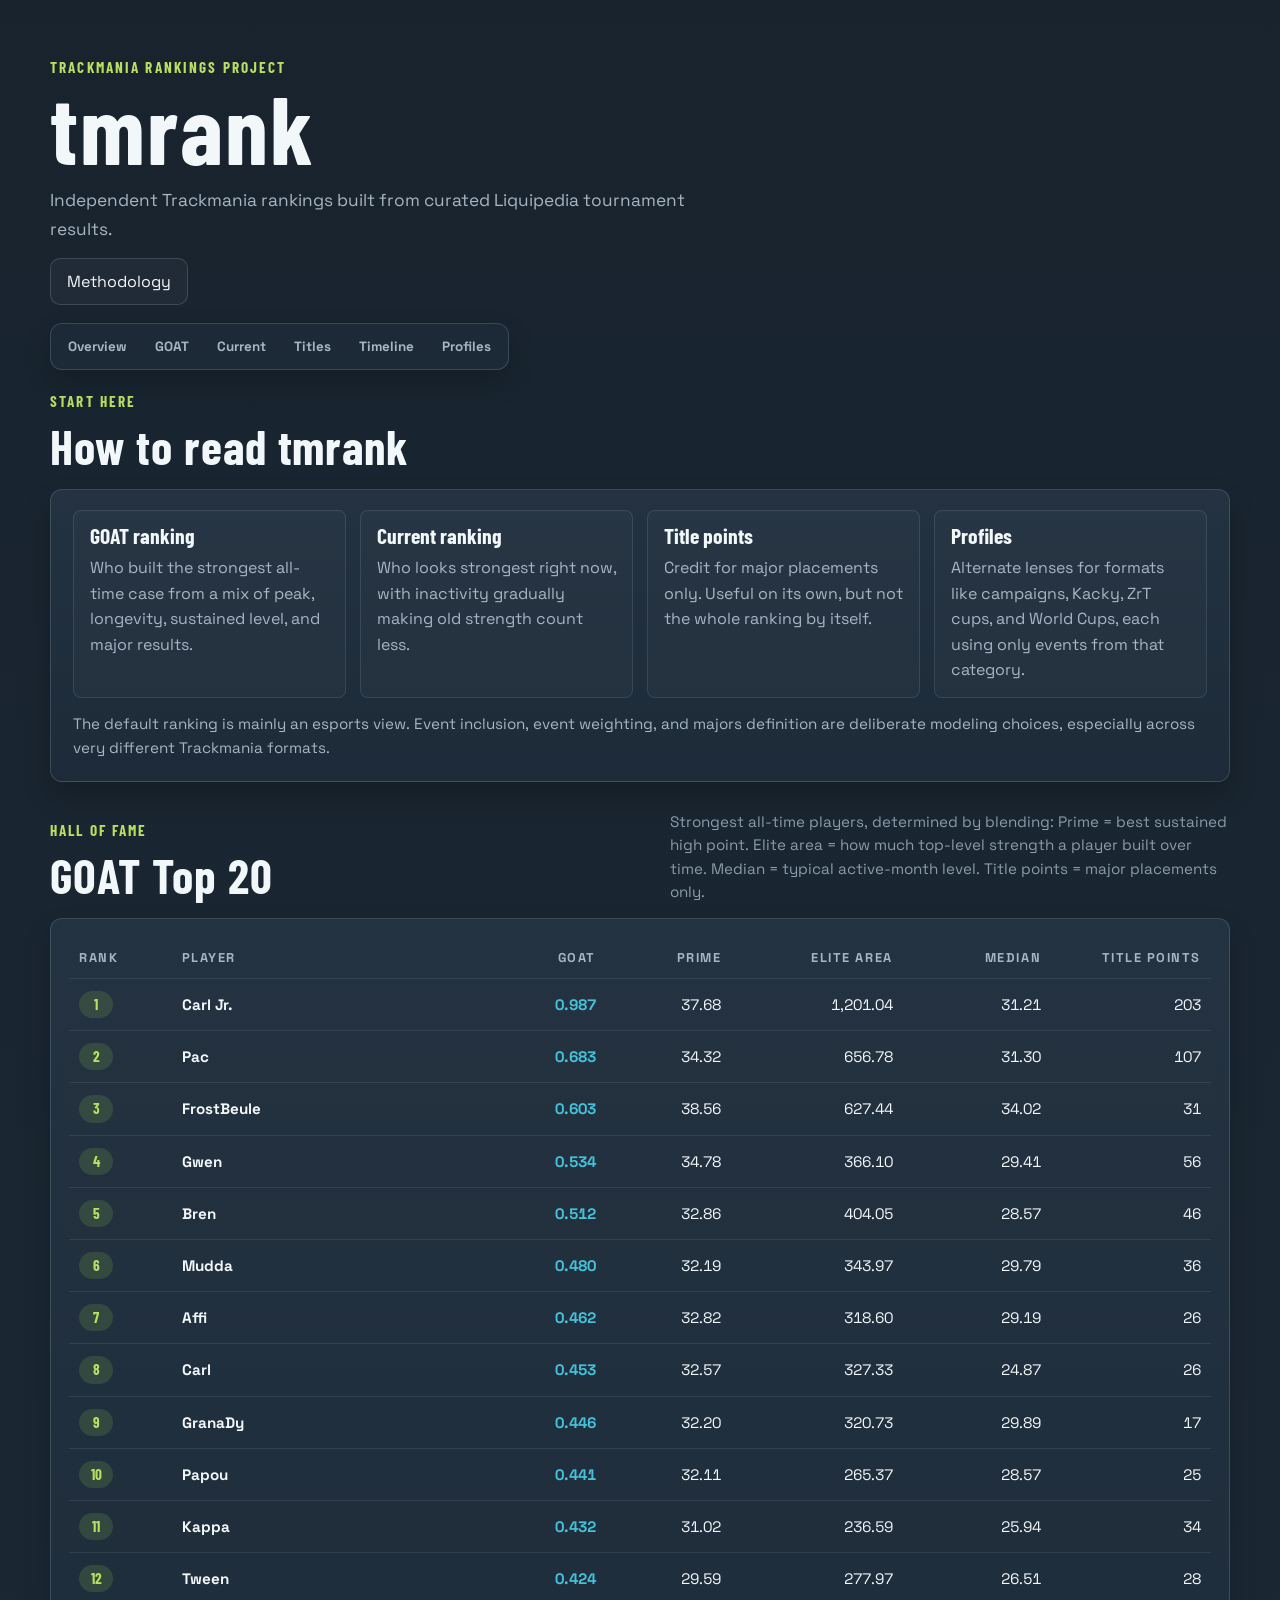
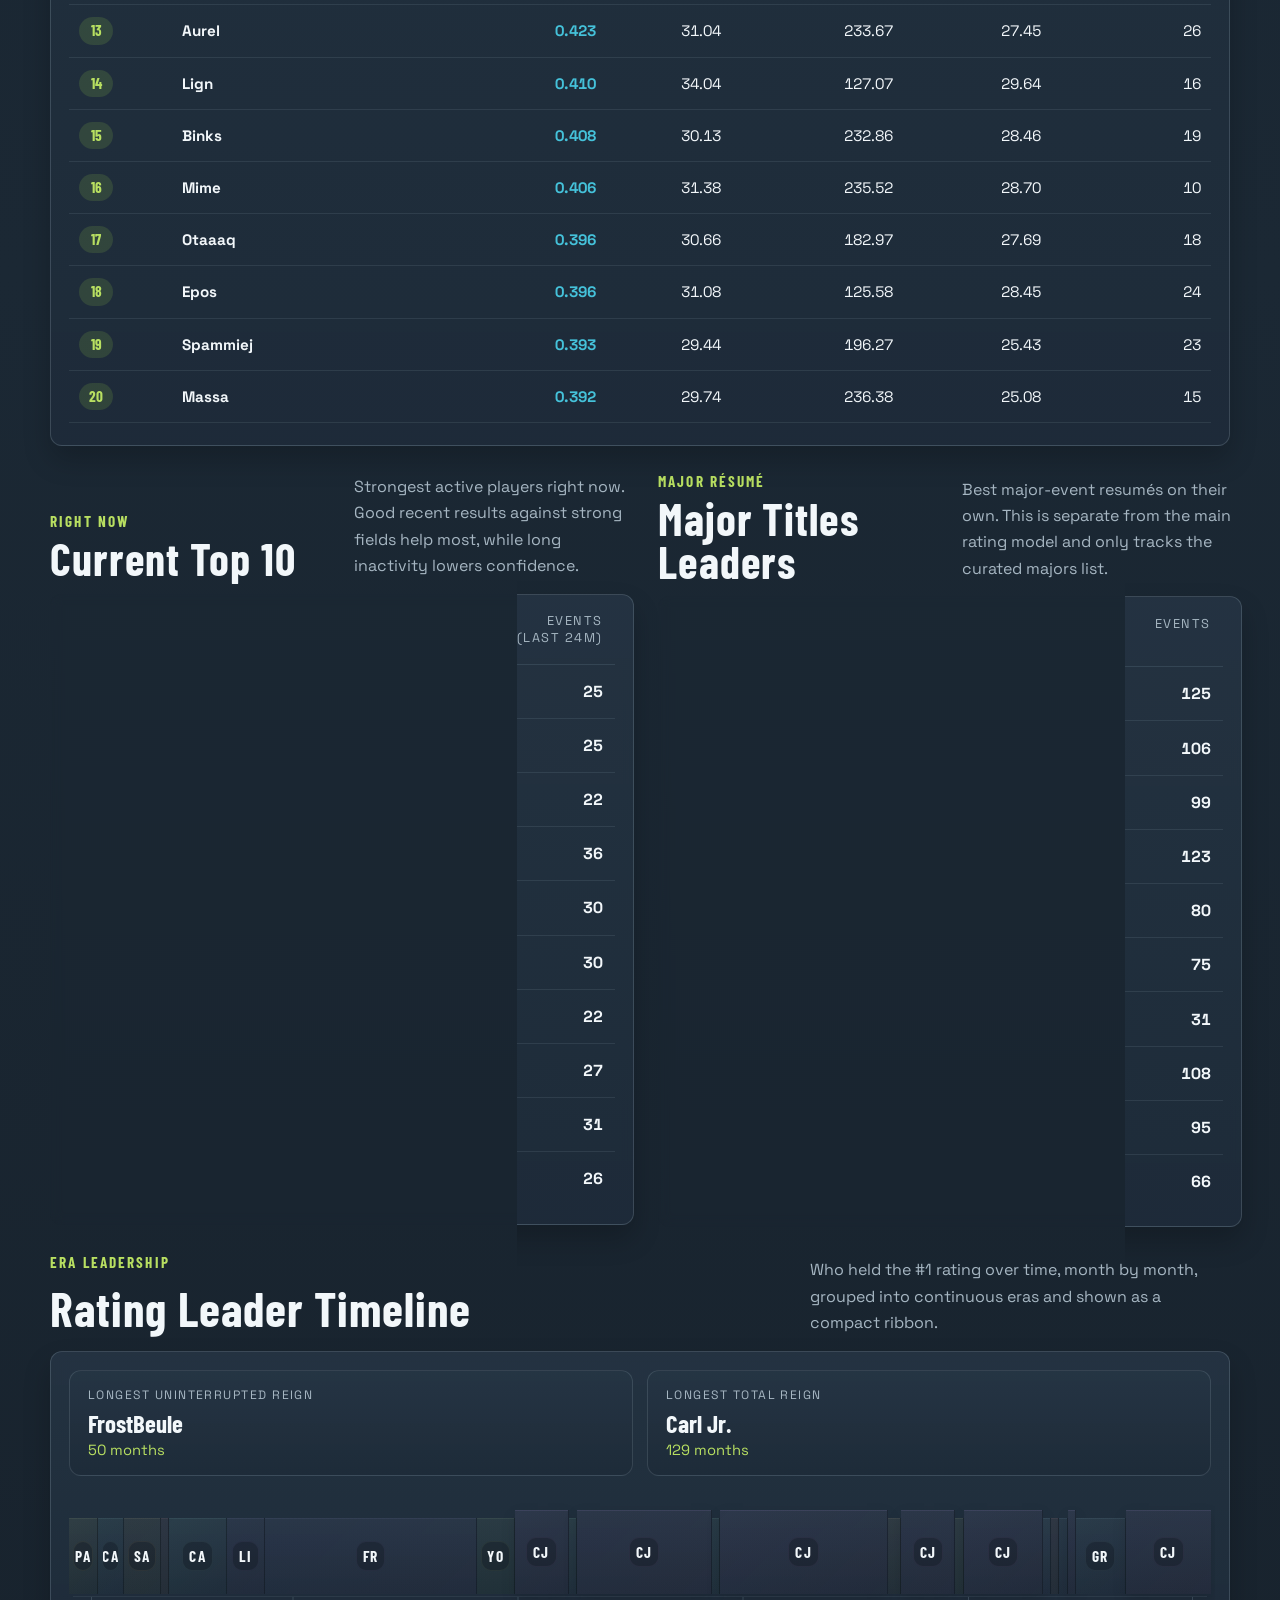
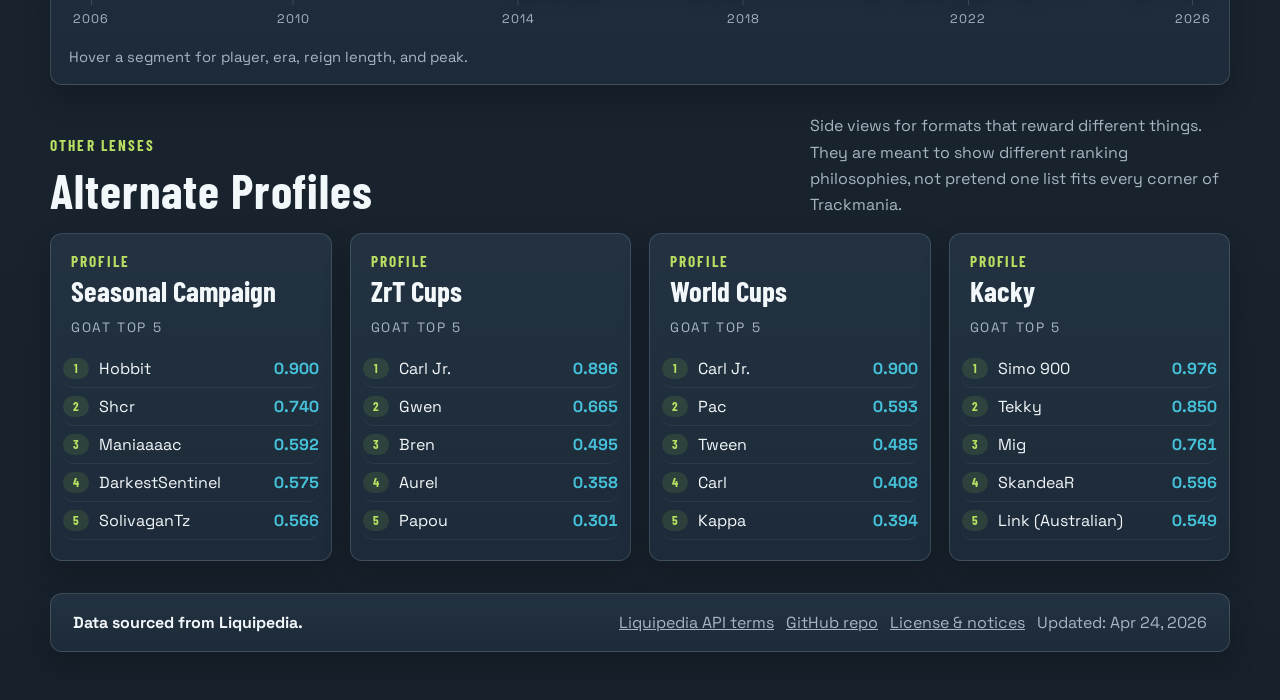
==== commit ea56f546: "Fix review findings and refine site identity" ====
--- a/docs/index.html
+++ b/docs/index.html
@@ -31,8 +31,17 @@
         </div>
       </header>
 
+      <nav class="section-nav" aria-label="Rankings sections">
+        <a href="#overview">Overview</a>
+        <a href="#goat">GOAT</a>
+        <a href="#current">Current</a>
+        <a href="#titles">Titles</a>
+        <a href="#timeline-section">Timeline</a>
+        <a href="#profiles">Profiles</a>
+      </nav>
+
       <main class="content">
-        <section class="section">
+        <section class="section" id="overview">
           <div class="section__header">
             <div>
               <p class="section__eyebrow">Start here</p>
@@ -65,7 +74,7 @@
           </div>
         </section>
 
-        <section class="section">
+        <section class="section" id="goat">
           <div class="section__header">
             <div>
               <p class="section__eyebrow">Hall of fame</p>
@@ -81,7 +90,7 @@
         </section>
 
         <section class="section section--split">
-          <div>
+          <div id="current">
             <div class="section__header">
               <div>
                 <p class="section__eyebrow">Right now</p>
@@ -96,7 +105,7 @@
               <div id="current-table"></div>
             </div>
           </div>
-          <div>
+          <div id="titles">
             <div class="section__header">
               <div>
                 <p class="section__eyebrow">Major résumé</p>
@@ -113,7 +122,7 @@
           </div>
         </section>
 
-        <section class="section">
+        <section class="section" id="timeline-section">
           <div class="section__header">
             <div>
               <p class="section__eyebrow">Era leadership</p>
@@ -129,7 +138,7 @@
           </div>
         </section>
 
-        <section class="section">
+        <section class="section" id="profiles">
           <div class="section__header">
             <div>
               <p class="section__eyebrow">Other lenses</p>
--- a/docs/assets/styles.css
+++ b/docs/assets/styles.css
@@ -1,14 +1,17 @@
 :root {
-  --bg: #0c1117;
-  --bg-panel: #141c24;
-  --bg-panel-strong: #19242f;
-  --line: rgba(183, 212, 227, 0.15);
-  --text: #edf5fb;
-  --muted: #98adba;
-  --accent: #29d3f2;
-  --accent-2: #b9ff4f;
-  --accent-3: #ff8c42;
-  --shadow: 0 24px 60px rgba(0, 0, 0, 0.35);
+  --bg: #17212b;
+  --bg-panel: #223140;
+  --bg-panel-strong: #293a4b;
+  --line: rgba(196, 216, 228, 0.18);
+  --text: #f2f7fa;
+  --muted: #a6b6c2;
+  --accent: #45c2da;
+  --accent-2: #b8df61;
+  --accent-3: #ee985d;
+  --shadow: 0 14px 28px rgba(0, 0, 0, 0.2);
+  --radius-card: 12px;
+  --radius-control: 10px;
+  --radius-panel: 8px;
 }
 
 * {
@@ -23,9 +26,7 @@
   margin: 0;
   min-height: 100vh;
   background:
-    radial-gradient(circle at top left, rgba(41, 211, 242, 0.16), transparent 28%),
-    radial-gradient(circle at top right, rgba(255, 140, 66, 0.12), transparent 32%),
-    linear-gradient(180deg, #0b1015 0%, #101822 55%, #0c1117 100%);
+    linear-gradient(180deg, #18232e 0%, #1b2834 48%, #17212b 100%);
   color: var(--text);
   font-family: "Space Grotesk", sans-serif;
 }
@@ -43,6 +44,48 @@
 
 .hero {
   padding: 36px 0 18px;
+}
+
+.section-nav {
+  position: sticky;
+  top: 10px;
+  z-index: 30;
+  display: flex;
+  gap: 6px;
+  align-items: center;
+  width: max-content;
+  max-width: 100%;
+  margin: 0 0 24px;
+  padding: 6px;
+  overflow-x: auto;
+  border: 1px solid rgba(196, 216, 228, 0.18);
+  border-radius: var(--radius-card);
+  background: rgba(30, 43, 57, 0.92);
+  box-shadow: 0 12px 28px rgba(0, 0, 0, 0.18);
+  backdrop-filter: blur(10px);
+  scrollbar-width: none;
+}
+
+.section-nav::-webkit-scrollbar {
+  display: none;
+}
+
+.section-nav a {
+  flex: 0 0 auto;
+  padding: 8px 11px;
+  border-radius: var(--radius-control);
+  color: var(--muted);
+  font-size: 0.84rem;
+  font-weight: 700;
+  text-decoration: none;
+  transition: color 160ms ease, background 160ms ease;
+}
+
+.section-nav a:hover,
+.section-nav a:focus-visible {
+  color: var(--text);
+  background: rgba(69, 194, 218, 0.11);
+  outline: none;
 }
 
 .hero__eyebrow,
@@ -88,10 +131,10 @@
 
 .card {
   border: 1px solid var(--line);
-  background: linear-gradient(180deg, rgba(24, 35, 46, 0.9), rgba(17, 24, 31, 0.94));
-  border-radius: 22px;
+  background: linear-gradient(180deg, rgba(36, 51, 66, 0.96), rgba(30, 43, 57, 0.98));
+  border-radius: var(--radius-card);
   box-shadow: var(--shadow);
-  backdrop-filter: blur(10px);
+  backdrop-filter: blur(6px);
 }
 
 .hero__meta {
@@ -157,10 +200,10 @@
   align-items: center;
   justify-content: center;
   padding: 12px 16px;
-  border-radius: 999px;
+  border-radius: var(--radius-control);
   border: 1px solid var(--line);
   text-decoration: none;
-  background: rgba(255, 255, 255, 0.03);
+  background: rgba(255, 255, 255, 0.035);
   transition: transform 180ms ease, border-color 180ms ease, background 180ms ease;
 }
 
@@ -175,8 +218,8 @@
 }
 
 .button--accent {
-  border-color: rgba(41, 211, 242, 0.45);
-  background: linear-gradient(135deg, rgba(41, 211, 242, 0.18), rgba(185, 255, 79, 0.12));
+  border-color: rgba(69, 194, 218, 0.45);
+  background: rgba(69, 194, 218, 0.13);
 }
 
 .is-hidden {
@@ -193,6 +236,7 @@
   display: flex;
   flex-direction: column;
   gap: 14px;
+  scroll-margin-top: 78px;
 }
 
 .section--split {
@@ -205,6 +249,7 @@
   display: flex;
   flex-direction: column;
   gap: 14px;
+  scroll-margin-top: 78px;
 }
 
 .section--split .section__header {
@@ -265,11 +310,9 @@
 
 .explainer-item {
   padding: 14px 16px;
-  border: 1px solid rgba(183, 212, 227, 0.08);
-  border-radius: 18px;
-  background:
-    linear-gradient(135deg, rgba(41, 211, 242, 0.03), transparent 46%),
-    rgba(255, 255, 255, 0.02);
+  border: 1px solid rgba(196, 216, 228, 0.12);
+  border-radius: var(--radius-panel);
+  background: rgba(255, 255, 255, 0.025);
 }
 
 .explainer-item h3 {
@@ -312,13 +355,13 @@
 .table-scroll::-webkit-scrollbar-track,
 .timeline-scroll::-webkit-scrollbar-track {
   background: rgba(255, 255, 255, 0.04);
-  border-radius: 999px;
+  border-radius: var(--radius-control);
 }
 
 .table-scroll::-webkit-scrollbar-thumb,
 .timeline-scroll::-webkit-scrollbar-thumb {
   background: rgba(41, 211, 242, 0.28);
-  border-radius: 999px;
+  border-radius: var(--radius-control);
 }
 
 table,
@@ -463,11 +506,9 @@
   display: block;
   width: 100%;
   padding: 14px;
-  border-radius: 18px;
-  border: 1px solid rgba(183, 212, 227, 0.1);
-  background:
-    linear-gradient(135deg, rgba(41, 211, 242, 0.05), transparent 42%),
-    linear-gradient(180deg, rgba(20, 28, 36, 0.94), rgba(14, 20, 28, 0.98));
+  border-radius: var(--radius-card);
+  border: 1px solid rgba(196, 216, 228, 0.12);
+  background: linear-gradient(180deg, rgba(36, 51, 66, 0.96), rgba(30, 43, 57, 0.98));
 }
 
 .goat-mobile-card__header {
@@ -514,9 +555,9 @@
 
 .goat-mobile-metric {
   padding: 10px 12px;
-  border-radius: 14px;
-  border: 1px solid rgba(183, 212, 227, 0.08);
-  background: rgba(255, 255, 255, 0.02);
+  border-radius: var(--radius-panel);
+  border: 1px solid rgba(196, 216, 228, 0.1);
+  background: rgba(255, 255, 255, 0.025);
 }
 
 .goat-mobile-metric__label,
@@ -624,11 +665,9 @@
 
 .timeline-stat {
   padding: 16px 18px;
-  border-radius: 18px;
-  border: 1px solid rgba(183, 212, 227, 0.12);
-  background:
-    linear-gradient(135deg, rgba(255, 140, 66, 0.1), transparent 45%),
-    linear-gradient(180deg, rgba(23, 33, 43, 0.95), rgba(16, 23, 31, 0.98));
+  border-radius: var(--radius-card);
+  border: 1px solid rgba(196, 216, 228, 0.14);
+  background: linear-gradient(180deg, rgba(37, 53, 68, 0.96), rgba(30, 43, 57, 0.98));
 }
 
 .timeline-stat__label,
@@ -684,7 +723,7 @@
   width: 100%;
   height: var(--ribbon-height);
   overflow: visible;
-  border-radius: 24px;
+  border-radius: var(--radius-card);
   border: 0;
   background: transparent;
   box-shadow: none;
@@ -700,14 +739,14 @@
   align-self: flex-end;
   height: calc(var(--ribbon-height) - 8px);
   padding: 10px 4px;
-  border-right: 1px solid rgba(12, 17, 23, 0.38);
+  border-right: 1px solid rgba(15, 23, 31, 0.52);
   background:
     linear-gradient(
       135deg,
-      hsla(var(--player-hue), 44%, 56%, calc(0.08 - (var(--accent-index, 0) * 0.008))),
-      hsla(var(--player-hue-2), 42%, 52%, calc(0.04 + (var(--accent-index, 0) * 0.006)))
+      hsla(var(--player-hue), 42%, 58%, calc(0.07 - (var(--accent-index, 0) * 0.006))),
+      hsla(var(--player-hue-2), 38%, 54%, calc(0.035 + (var(--accent-index, 0) * 0.004)))
     ),
-    linear-gradient(180deg, rgba(23, 31, 40, 0.96), rgba(15, 21, 29, 0.99));
+    linear-gradient(180deg, rgba(38, 52, 66, 0.96), rgba(29, 41, 54, 0.99));
   box-shadow: inset 0 1px 0 hsla(var(--player-hue), 45%, 72%, 0.08);
   transition: transform 180ms ease, filter 180ms ease;
   outline: none;
@@ -722,7 +761,7 @@
   height: var(--ribbon-height);
   box-shadow:
     inset 0 1px 0 hsla(var(--player-hue), 45%, 72%, 0.12),
-    0 8px 20px rgba(0, 0, 0, 0.16);
+    0 6px 14px rgba(0, 0, 0, 0.12);
 }
 
 .timeline-segment:hover {
@@ -750,10 +789,8 @@
   justify-content: center;
   min-width: 0;
   padding: 7px 6px 6px;
-  border-radius: 12px;
-  background:
-    linear-gradient(135deg, hsla(var(--player-hue), 42%, 58%, 0.12), rgba(12, 17, 23, 0.12)),
-    rgba(12, 17, 23, 0.24);
+  border-radius: var(--radius-control);
+  background: rgba(15, 23, 31, 0.34);
   border: 1px solid hsla(var(--player-hue), 40%, 68%, 0.08);
   color: var(--text);
   font: 700 clamp(0.72rem, 1.2vw, 1rem)/1 "Barlow Condensed", sans-serif;
@@ -775,12 +812,10 @@
   min-width: 240px;
   max-width: min(320px, calc(100vw - 32px));
   padding: 15px 17px;
-  border-radius: 20px;
-  border: 1px solid rgba(183, 212, 227, 0.16);
-  background:
-    linear-gradient(135deg, rgba(41, 211, 242, 0.08), transparent 44%),
-    linear-gradient(180deg, rgba(23, 32, 42, 0.99), rgba(14, 20, 28, 0.995));
-  box-shadow: 0 24px 54px rgba(0, 0, 0, 0.42);
+  border-radius: var(--radius-card);
+  border: 1px solid rgba(196, 216, 228, 0.18);
+  background: linear-gradient(180deg, rgba(38, 53, 68, 0.99), rgba(29, 41, 54, 0.995));
+  box-shadow: 0 16px 36px rgba(0, 0, 0, 0.28);
   pointer-events: none;
 }
 
@@ -791,9 +826,9 @@
   top: 100%;
   width: 14px;
   height: 14px;
-  background: rgba(17, 24, 31, 0.98);
-  border-right: 1px solid rgba(183, 212, 227, 0.12);
-  border-bottom: 1px solid rgba(183, 212, 227, 0.12);
+  background: rgba(29, 41, 54, 0.99);
+  border-right: 1px solid rgba(196, 216, 228, 0.14);
+  border-bottom: 1px solid rgba(196, 216, 228, 0.14);
   transform: translateX(-50%) rotate(45deg);
 }
 
@@ -831,12 +866,10 @@
   min-width: 260px;
   max-width: min(360px, calc(100vw - 32px));
   padding: 16px 18px;
-  border-radius: 20px;
-  border: 1px solid rgba(183, 212, 227, 0.16);
-  background:
-    linear-gradient(135deg, rgba(255, 140, 66, 0.08), transparent 44%),
-    linear-gradient(180deg, rgba(23, 32, 42, 0.99), rgba(14, 20, 28, 0.995));
-  box-shadow: 0 24px 54px rgba(0, 0, 0, 0.42);
+  border-radius: var(--radius-card);
+  border: 1px solid rgba(196, 216, 228, 0.18);
+  background: linear-gradient(180deg, rgba(38, 53, 68, 0.99), rgba(29, 41, 54, 0.995));
+  box-shadow: 0 16px 36px rgba(0, 0, 0, 0.28);
   pointer-events: auto;
 }
 
@@ -846,9 +879,9 @@
   left: 50%;
   width: 14px;
   height: 14px;
-  background: rgba(17, 24, 31, 0.98);
-  border-right: 1px solid rgba(183, 212, 227, 0.12);
-  border-bottom: 1px solid rgba(183, 212, 227, 0.12);
+  background: rgba(29, 41, 54, 0.99);
+  border-right: 1px solid rgba(196, 216, 228, 0.14);
+  border-bottom: 1px solid rgba(196, 216, 228, 0.14);
   transform: translateX(-50%) rotate(45deg);
 }
 
@@ -901,7 +934,7 @@
 .title-floating-tooltip__item--group-start {
   margin-top: 6px;
   padding-top: 12px;
-  border-top: 1px solid rgba(183, 212, 227, 0.12);
+  border-top: 1px solid rgba(196, 216, 228, 0.14);
 }
 
 .title-floating-tooltip__badge {
@@ -1049,7 +1082,7 @@
 .mini-list__row--interactive {
   margin: 0 -8px;
   padding-inline: 8px;
-  border-radius: 12px;
+  border-radius: var(--radius-control);
   cursor: pointer;
   transition: background 180ms ease, border-color 180ms ease, transform 180ms ease;
 }
@@ -1119,9 +1152,7 @@
 }
 
 .subpage-body {
-  background:
-    radial-gradient(circle at top left, rgba(255, 140, 66, 0.14), transparent 28%),
-    linear-gradient(180deg, #0b1015 0%, #101822 58%, #0c1117 100%);
+  background: linear-gradient(180deg, #18232e 0%, #1b2834 52%, #17212b 100%);
 }
 
 .subpage {
@@ -1150,7 +1181,7 @@
 
 .notice {
   padding: 18px;
-  border-radius: 16px;
+  border-radius: var(--radius-card);
   border: 1px dashed rgba(255, 140, 66, 0.4);
   color: var(--muted);
 }
@@ -1228,6 +1259,24 @@
     width: calc(100% - 16px);
   }
 
+  .section-nav {
+    flex-wrap: wrap;
+    width: 100%;
+    gap: 5px;
+    overflow-x: visible;
+  }
+
+  .section-nav a {
+    flex: 1 1 calc(33.333% - 5px);
+    padding: 7px 8px;
+    text-align: center;
+  }
+
+  .section,
+  .section--split > div {
+    scroll-margin-top: 112px;
+  }
+
   .hero__meta,
   .table-card,
   .timeline-card,
@@ -1279,11 +1328,9 @@
       "rank player events";
     gap: 4px 12px;
     padding: 13px 14px;
-    border: 1px solid rgba(183, 212, 227, 0.1);
-    border-radius: 16px;
-    background:
-      linear-gradient(135deg, rgba(185, 255, 79, 0.04), transparent 42%),
-      rgba(255, 255, 255, 0.015);
+    border: 1px solid rgba(196, 216, 228, 0.12);
+    border-radius: var(--radius-card);
+    background: rgba(255, 255, 255, 0.025);
   }
 
   .current-list__rank {
@@ -1335,11 +1382,9 @@
     gap: 12px;
     align-items: center;
     padding: 13px 14px;
-    border: 1px solid rgba(183, 212, 227, 0.1);
-    border-radius: 16px;
-    background:
-      linear-gradient(135deg, rgba(41, 211, 242, 0.04), transparent 42%),
-      rgba(255, 255, 255, 0.015);
+    border: 1px solid rgba(196, 216, 228, 0.12);
+    border-radius: var(--radius-card);
+    background: rgba(255, 255, 255, 0.025);
   }
 
   .profile-card .mini-list__row--interactive {
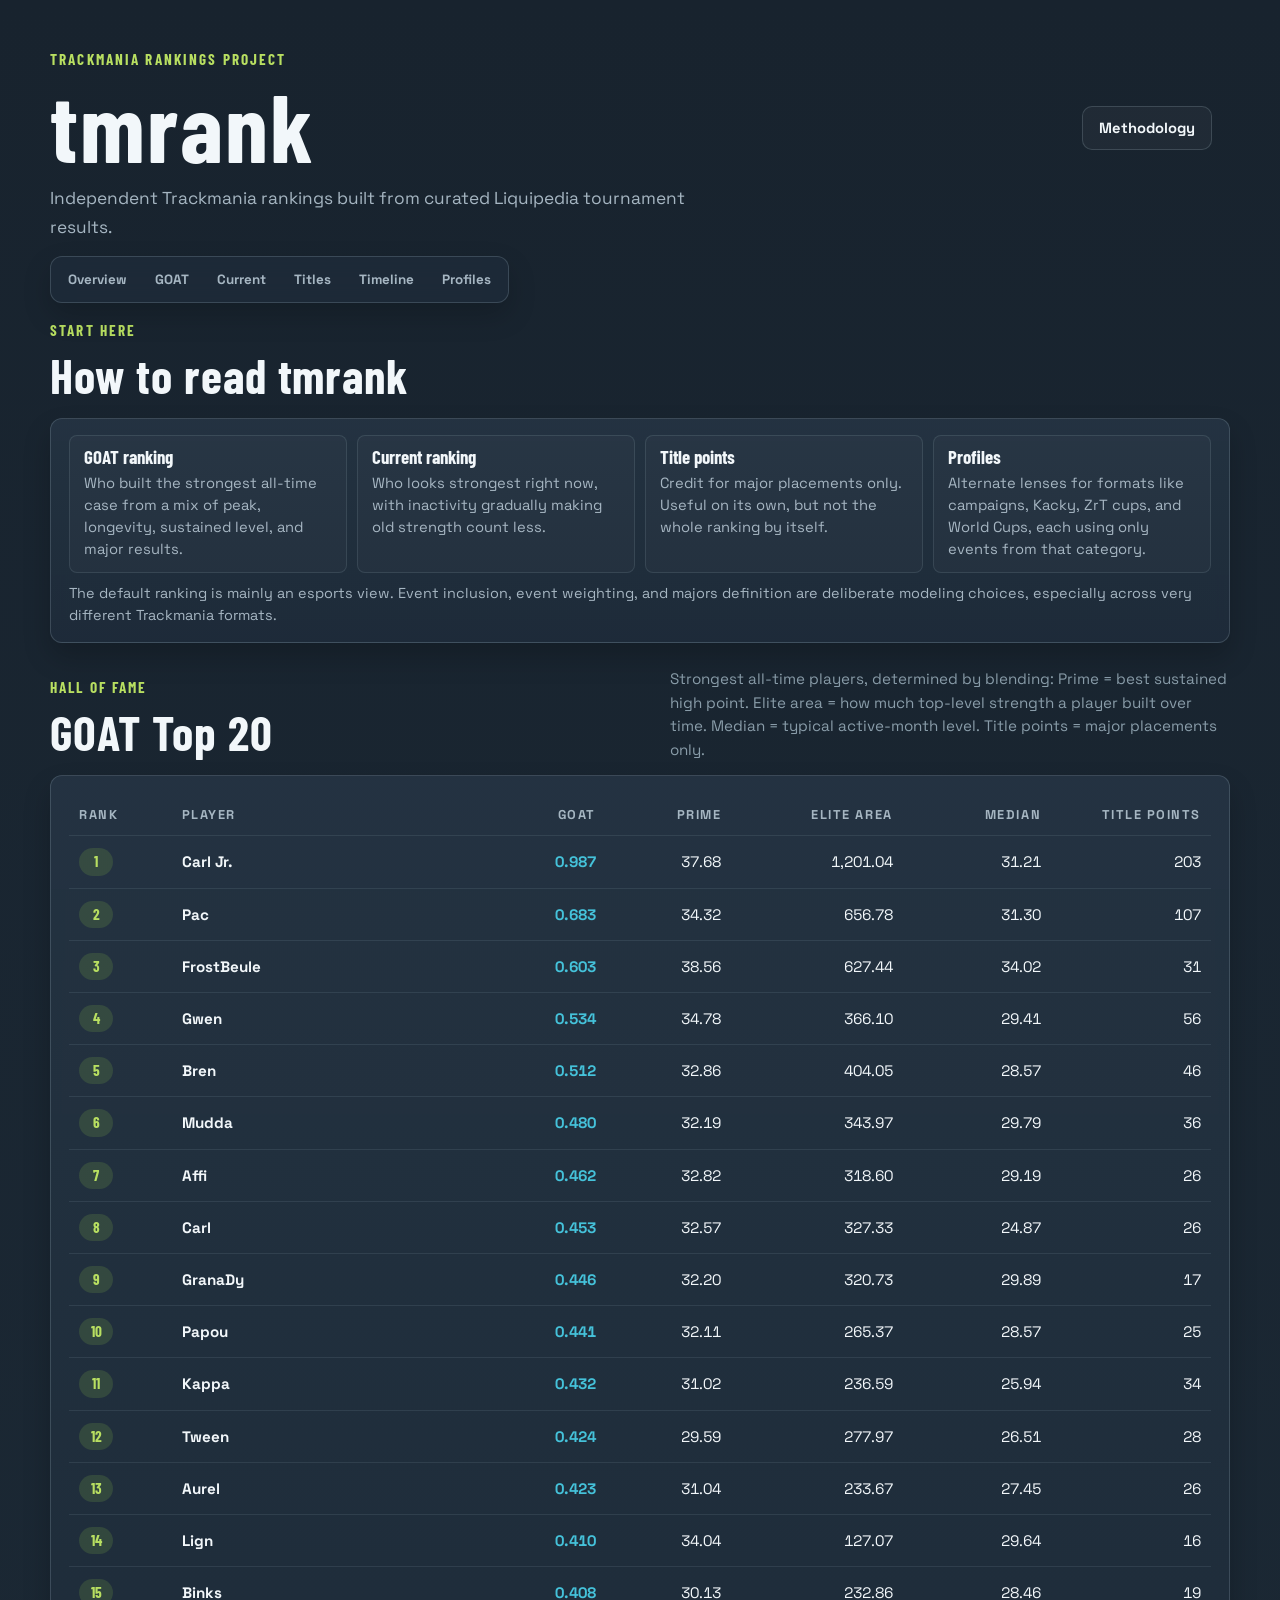
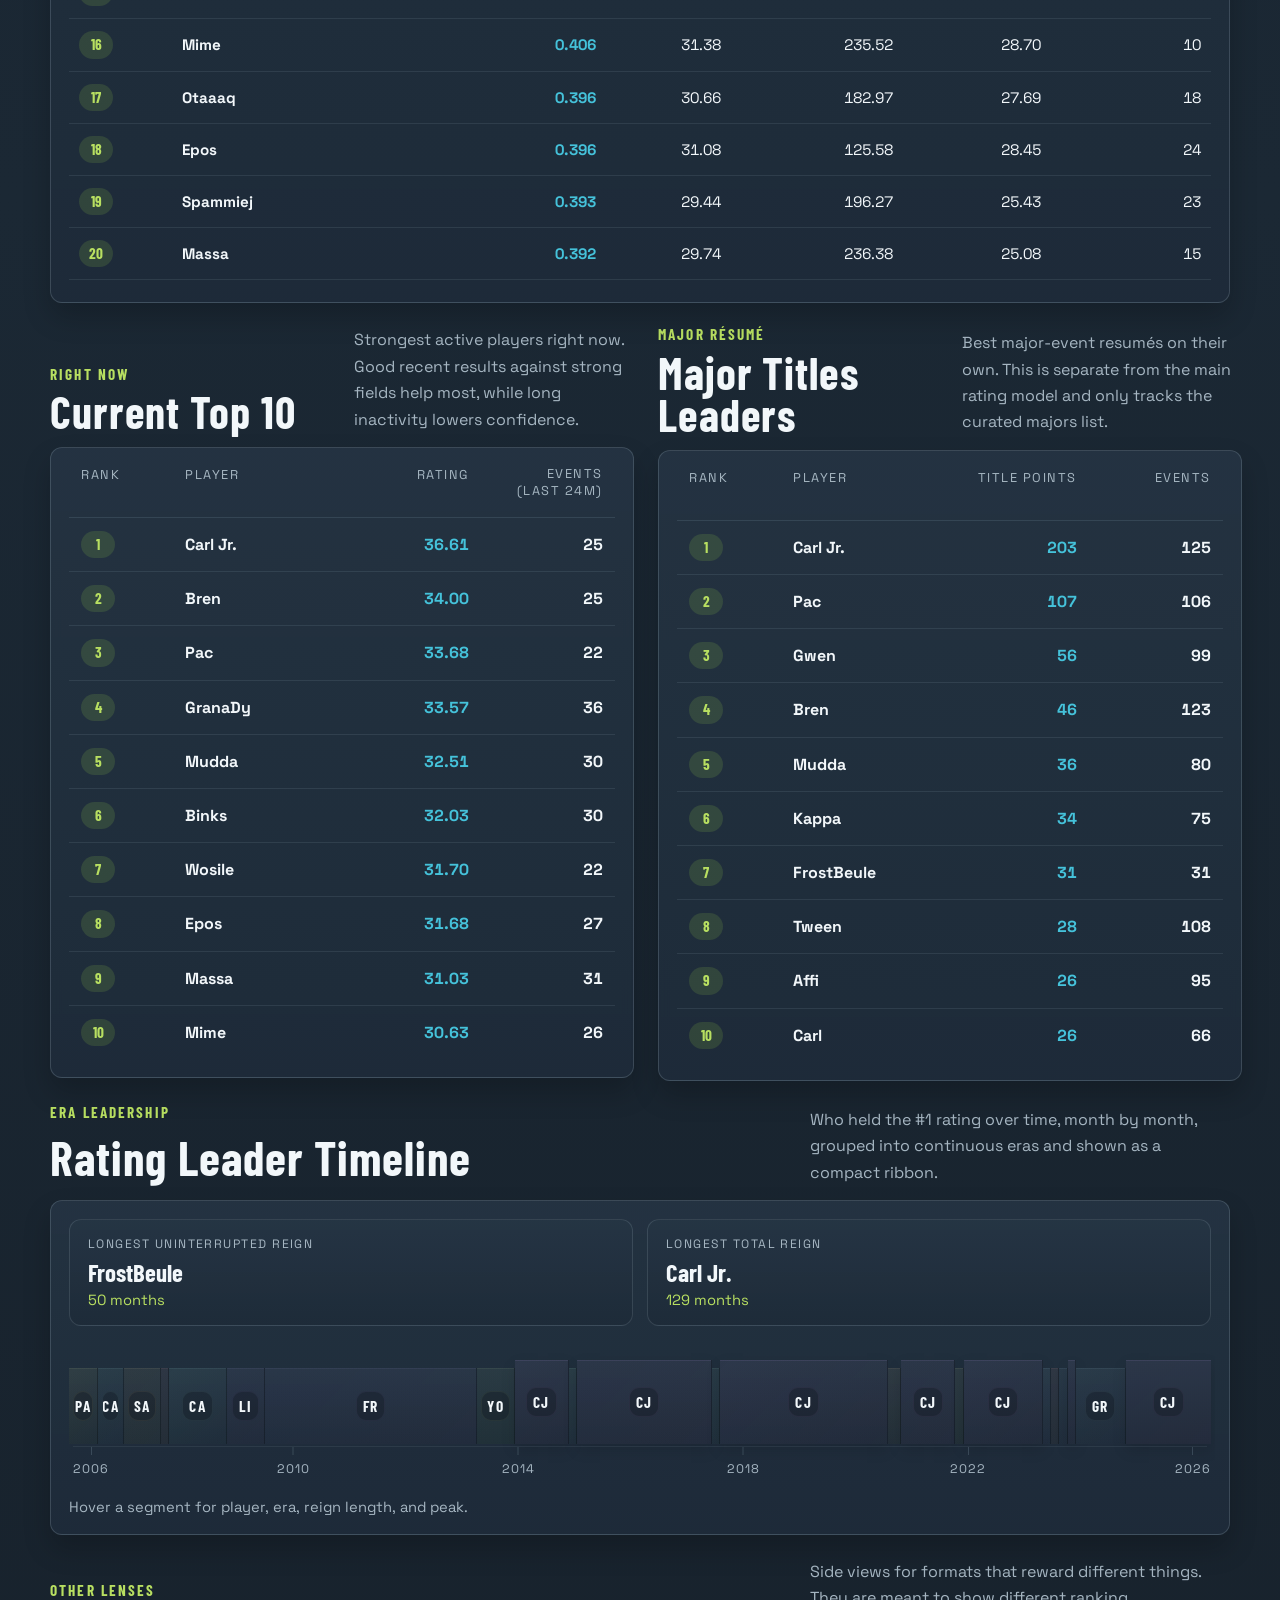
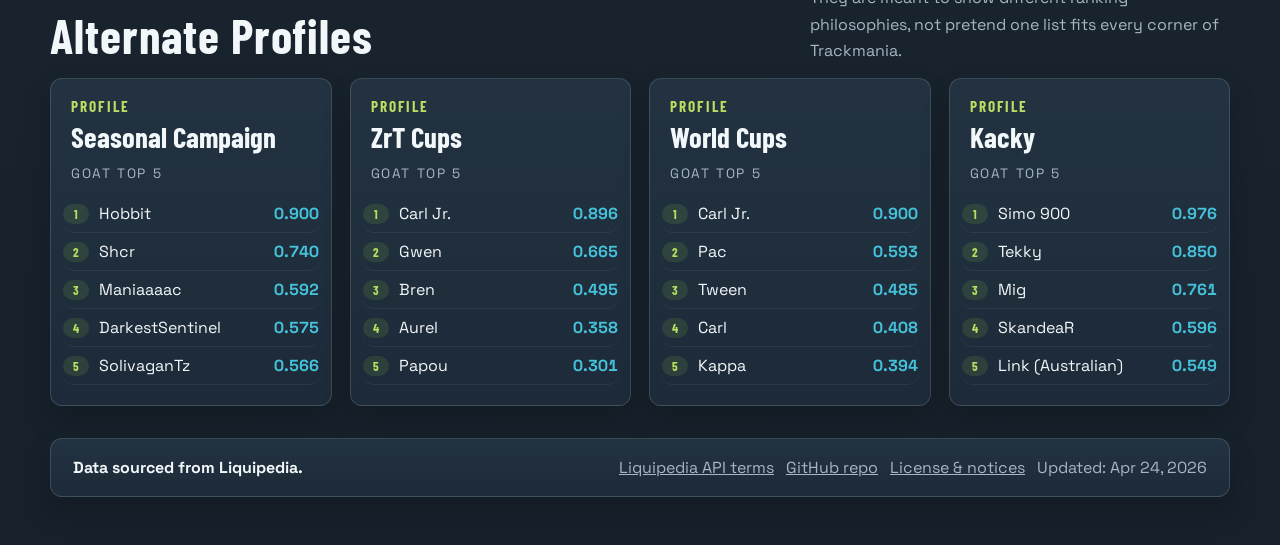
==== commit e413a7da: "Fix mobile site length and overall UX" ====
--- a/docs/index.html
+++ b/docs/index.html
@@ -14,20 +14,20 @@
       href="https://fonts.googleapis.com/css2?family=Barlow+Condensed:wght@500;600;700&family=Space+Grotesk:wght@400;500;700&display=swap"
       rel="stylesheet"
     >
-    <link rel="stylesheet" href="./assets/styles.css?v=20260424i">
+    <link rel="stylesheet" href="./assets/styles.css?v=20260424m">
   </head>
   <body>
     <div class="site-shell">
       <header class="hero">
-        <div class="hero__eyebrow">Trackmania rankings project</div>
+        <div class="hero__topline">
+          <div class="hero__eyebrow">Trackmania rankings project</div>
+          <a class="button hero__methodology" href="./methodology.html">Methodology</a>
+        </div>
         <div class="hero__main">
           <h1>tmrank</h1>
           <p class="hero__lede">
             Independent Trackmania rankings built from curated Liquipedia tournament results.
           </p>
-          <div class="hero__actions">
-            <a class="button" href="./methodology.html">Methodology</a>
-          </div>
         </div>
       </header>
 
@@ -51,26 +51,37 @@
           <div class="card explainer-card">
             <div class="explainer-grid">
               <article class="explainer-item">
-                <h3>GOAT ranking</h3>
-                <p>Who built the strongest all-time case from a mix of peak, longevity, sustained level, and major results.</p>
+                <details class="explainer-disclosure" open>
+                  <summary><h3>GOAT ranking</h3></summary>
+                  <p>Who built the strongest all-time case from a mix of peak, longevity, sustained level, and major results.</p>
+                </details>
               </article>
               <article class="explainer-item">
-                <h3>Current ranking</h3>
-                <p>Who looks strongest right now, with inactivity gradually making old strength count less.</p>
+                <details class="explainer-disclosure" open>
+                  <summary><h3>Current ranking</h3></summary>
+                  <p>Who looks strongest right now, with inactivity gradually making old strength count less.</p>
+                </details>
               </article>
               <article class="explainer-item">
-                <h3>Title points</h3>
-                <p>Credit for major placements only. Useful on its own, but not the whole ranking by itself.</p>
+                <details class="explainer-disclosure" open>
+                  <summary><h3>Title points</h3></summary>
+                  <p>Credit for major placements only. Useful on its own, but not the whole ranking by itself.</p>
+                </details>
               </article>
               <article class="explainer-item">
-                <h3>Profiles</h3>
-                <p>Alternate lenses for formats like campaigns, Kacky, ZrT cups, and World Cups, each using only events from that category.</p>
+                <details class="explainer-disclosure" open>
+                  <summary><h3>Profiles</h3></summary>
+                  <p>Alternate lenses for formats like campaigns, Kacky, ZrT cups, and World Cups, each using only events from that category.</p>
+                </details>
               </article>
             </div>
-            <p class="explainer-note">
-              The default ranking is mainly an esports view. Event inclusion, event weighting, and majors definition
-              are deliberate modeling choices, especially across very different Trackmania formats.
-            </p>
+            <details class="explainer-note-disclosure" open>
+              <summary>Modeling choices</summary>
+              <p class="explainer-note">
+                The default ranking is mainly an esports view. Event inclusion, event weighting, and majors definition
+                are deliberate modeling choices, especially across very different Trackmania formats.
+              </p>
+            </details>
           </div>
         </section>
 
@@ -166,6 +177,6 @@
       </footer>
     </div>
 
-    <script src="./assets/app.js?v=20260424j"></script>
+    <script src="./assets/app.js?v=20260424m"></script>
   </body>
 </html>
--- a/docs/assets/styles.css
+++ b/docs/assets/styles.css
@@ -43,7 +43,40 @@
 }
 
 .hero {
-  padding: 36px 0 18px;
+  position: relative;
+  padding: 28px 0 14px;
+}
+
+.hero__topline {
+  display: flex;
+  align-items: center;
+  justify-content: space-between;
+  gap: 16px;
+  margin-bottom: 14px;
+}
+
+.hero__topline .hero__eyebrow {
+  margin: 0;
+}
+
+.hero__methodology {
+  flex: 0 0 auto;
+  padding: 10px 14px;
+  font-size: 0.92rem;
+  font-weight: 700;
+}
+
+@media (min-width: 901px) {
+  .hero__topline {
+    display: block;
+    padding-right: 160px;
+  }
+
+  .hero__methodology {
+    position: absolute;
+    top: 82px;
+    right: 18px;
+  }
 }
 
 .section-nav {
@@ -55,7 +88,7 @@
   align-items: center;
   width: max-content;
   max-width: 100%;
-  margin: 0 0 24px;
+  margin: 0 0 20px;
   padding: 6px;
   overflow-x: auto;
   border: 1px solid rgba(196, 216, 228, 0.18);
@@ -229,7 +262,7 @@
 .content {
   display: flex;
   flex-direction: column;
-  gap: 28px;
+  gap: 24px;
 }
 
 .section {
@@ -299,37 +332,59 @@
 }
 
 .explainer-card {
-  padding: 20px 22px;
+  padding: 16px 18px;
 }
 
 .explainer-grid {
   display: grid;
-  grid-template-columns: repeat(auto-fit, minmax(220px, 1fr));
-  gap: 14px;
+  grid-template-columns: repeat(4, minmax(0, 1fr));
+  gap: 10px;
 }
 
 .explainer-item {
-  padding: 14px 16px;
+  padding: 12px 14px;
   border: 1px solid rgba(196, 216, 228, 0.12);
   border-radius: var(--radius-panel);
   background: rgba(255, 255, 255, 0.025);
 }
 
+.explainer-disclosure summary,
+.explainer-note-disclosure summary,
+.goat-mobile-card__details summary {
+  list-style: none;
+}
+
+.explainer-disclosure summary::-webkit-details-marker,
+.explainer-note-disclosure summary::-webkit-details-marker,
+.goat-mobile-card__details summary::-webkit-details-marker {
+  display: none;
+}
+
+.explainer-disclosure summary {
+  pointer-events: none;
+  cursor: default;
+}
+
 .explainer-item h3 {
-  margin: 0 0 8px;
-  font: 700 1.35rem/1 "Barlow Condensed", sans-serif;
+  margin: 0 0 6px;
+  font: 700 1.18rem/1 "Barlow Condensed", sans-serif;
 }
 
 .explainer-item p,
 .explainer-note {
   margin: 0;
   color: var(--muted);
-  line-height: 1.6;
+  font-size: 0.92rem;
+  line-height: 1.48;
 }
 
 .explainer-note {
-  margin-top: 14px;
-  font-size: 0.95rem;
+  margin-top: 10px;
+  font-size: 0.9rem;
+}
+
+.explainer-note-disclosure summary {
+  display: none;
 }
 
 .table-card,
@@ -544,6 +599,41 @@
   color: var(--accent);
   font: 700 1.5rem/1 "Barlow Condensed", sans-serif;
   text-align: right;
+}
+
+.goat-mobile-card__details {
+  border-top: 1px solid rgba(196, 216, 228, 0.1);
+  padding-top: 10px;
+}
+
+.goat-mobile-card__details summary {
+  display: inline-flex;
+  align-items: center;
+  gap: 8px;
+  color: var(--muted);
+  cursor: pointer;
+  font-size: 0.76rem;
+  font-weight: 700;
+  letter-spacing: 0.12em;
+  text-transform: uppercase;
+}
+
+.goat-mobile-card__details summary::after {
+  content: "";
+  width: 7px;
+  height: 7px;
+  border-right: 1px solid currentColor;
+  border-bottom: 1px solid currentColor;
+  transform: translateY(-2px) rotate(45deg);
+  transition: transform 160ms ease;
+}
+
+.goat-mobile-card__details[open] summary {
+  margin-bottom: 10px;
+}
+
+.goat-mobile-card__details[open] summary::after {
+  transform: translateY(2px) rotate(225deg);
 }
 
 .goat-mobile-card__metrics {
@@ -1210,7 +1300,11 @@
   }
 
   .hero {
-    padding-top: 26px;
+    padding-top: 22px;
+  }
+
+  .explainer-grid {
+    grid-template-columns: repeat(2, minmax(0, 1fr));
   }
 
   .section {
@@ -1275,6 +1369,69 @@
   .section,
   .section--split > div {
     scroll-margin-top: 112px;
+  }
+
+  .explainer-grid {
+    grid-template-columns: 1fr;
+    gap: 8px;
+  }
+
+  .explainer-item {
+    padding: 0;
+  }
+
+  .explainer-disclosure summary,
+  .explainer-note-disclosure summary {
+    display: flex;
+    align-items: center;
+    justify-content: space-between;
+    gap: 12px;
+    padding: 13px 14px;
+    cursor: pointer;
+    pointer-events: auto;
+  }
+
+  .explainer-disclosure summary::after,
+  .explainer-note-disclosure summary::after {
+    content: "";
+    flex: 0 0 auto;
+    width: 8px;
+    height: 8px;
+    border-right: 1px solid currentColor;
+    border-bottom: 1px solid currentColor;
+    color: var(--muted);
+    transform: translateY(-2px) rotate(45deg);
+    transition: transform 160ms ease;
+  }
+
+  .explainer-disclosure[open] summary::after,
+  .explainer-note-disclosure[open] summary::after {
+    transform: translateY(2px) rotate(225deg);
+  }
+
+  .explainer-item h3 {
+    margin: 0;
+  }
+
+  .explainer-disclosure p,
+  .explainer-note {
+    padding: 0 14px 14px;
+  }
+
+  .explainer-note-disclosure {
+    margin-top: 8px;
+    border: 1px solid rgba(196, 216, 228, 0.12);
+    border-radius: var(--radius-panel);
+    background: rgba(255, 255, 255, 0.025);
+  }
+
+  .explainer-note-disclosure summary {
+    color: var(--accent-2);
+    font: 700 1.15rem/1 "Barlow Condensed", sans-serif;
+  }
+
+  .explainer-note {
+    margin-top: 0;
   }
 
   .hero__meta,
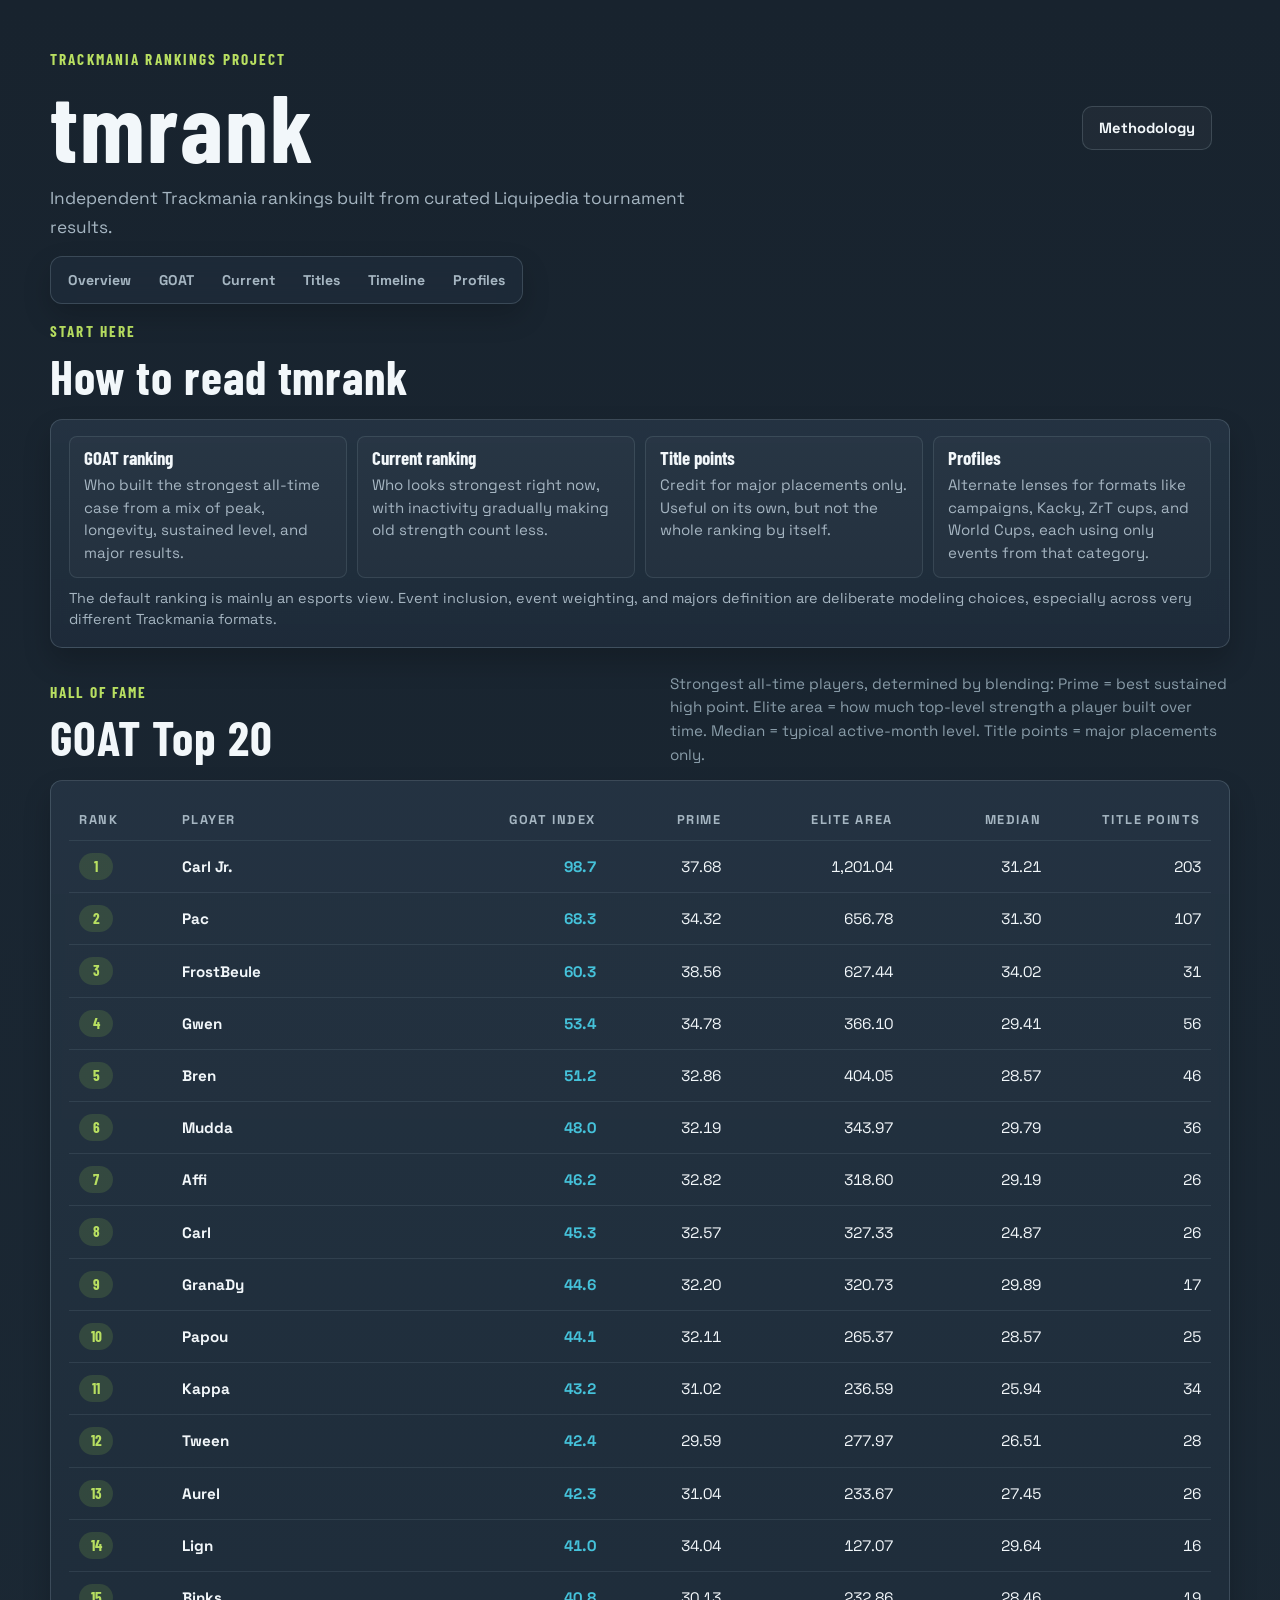
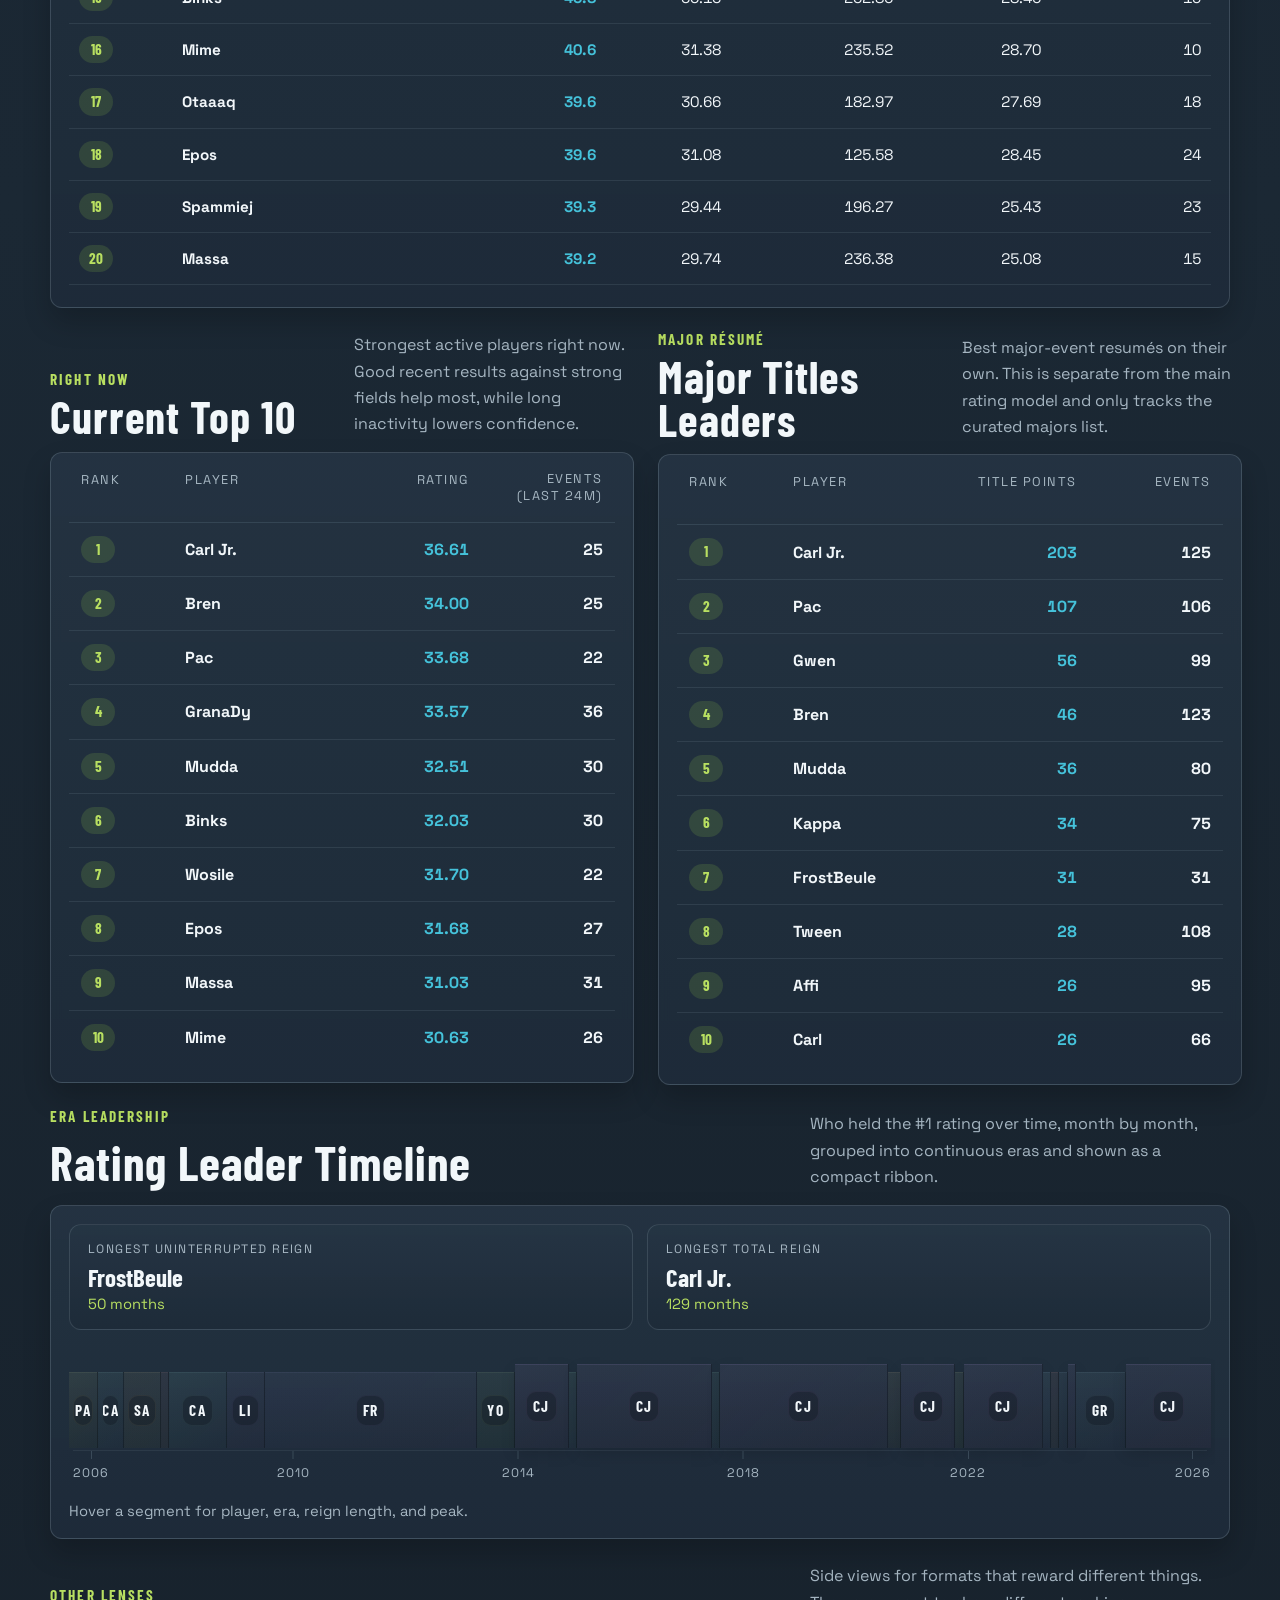
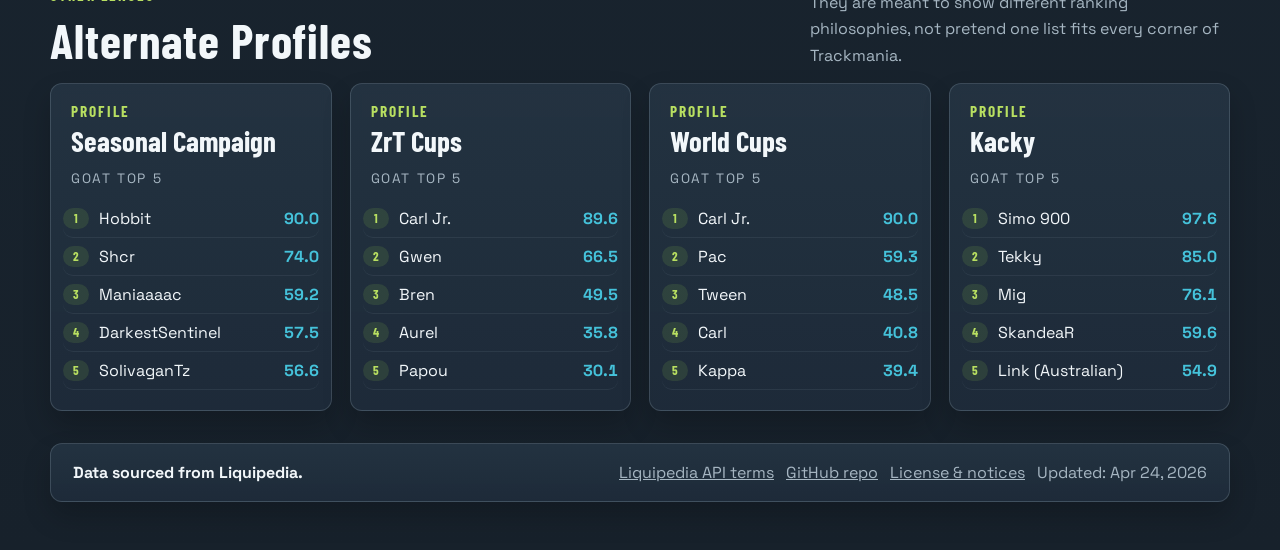
==== commit a156c670: "Refine site typography and GOAT index display" ====
--- a/docs/index.html
+++ b/docs/index.html
@@ -177,6 +177,6 @@
       </footer>
     </div>
 
-    <script src="./assets/app.js?v=20260424m"></script>
+    <script src="./assets/app.js?v=20260424n"></script>
   </body>
 </html>
--- a/docs/assets/styles.css
+++ b/docs/assets/styles.css
@@ -108,7 +108,7 @@
   padding: 8px 11px;
   border-radius: var(--radius-control);
   color: var(--muted);
-  font-size: 0.84rem;
+  font-size: 0.88rem;
   font-weight: 700;
   text-decoration: none;
   transition: color 160ms ease, background 160ms ease;
@@ -374,8 +374,8 @@
 .explainer-note {
   margin: 0;
   color: var(--muted);
-  font-size: 0.92rem;
-  line-height: 1.48;
+  font-size: 0.94rem;
+  line-height: 1.5;
 }
 
 .explainer-note {
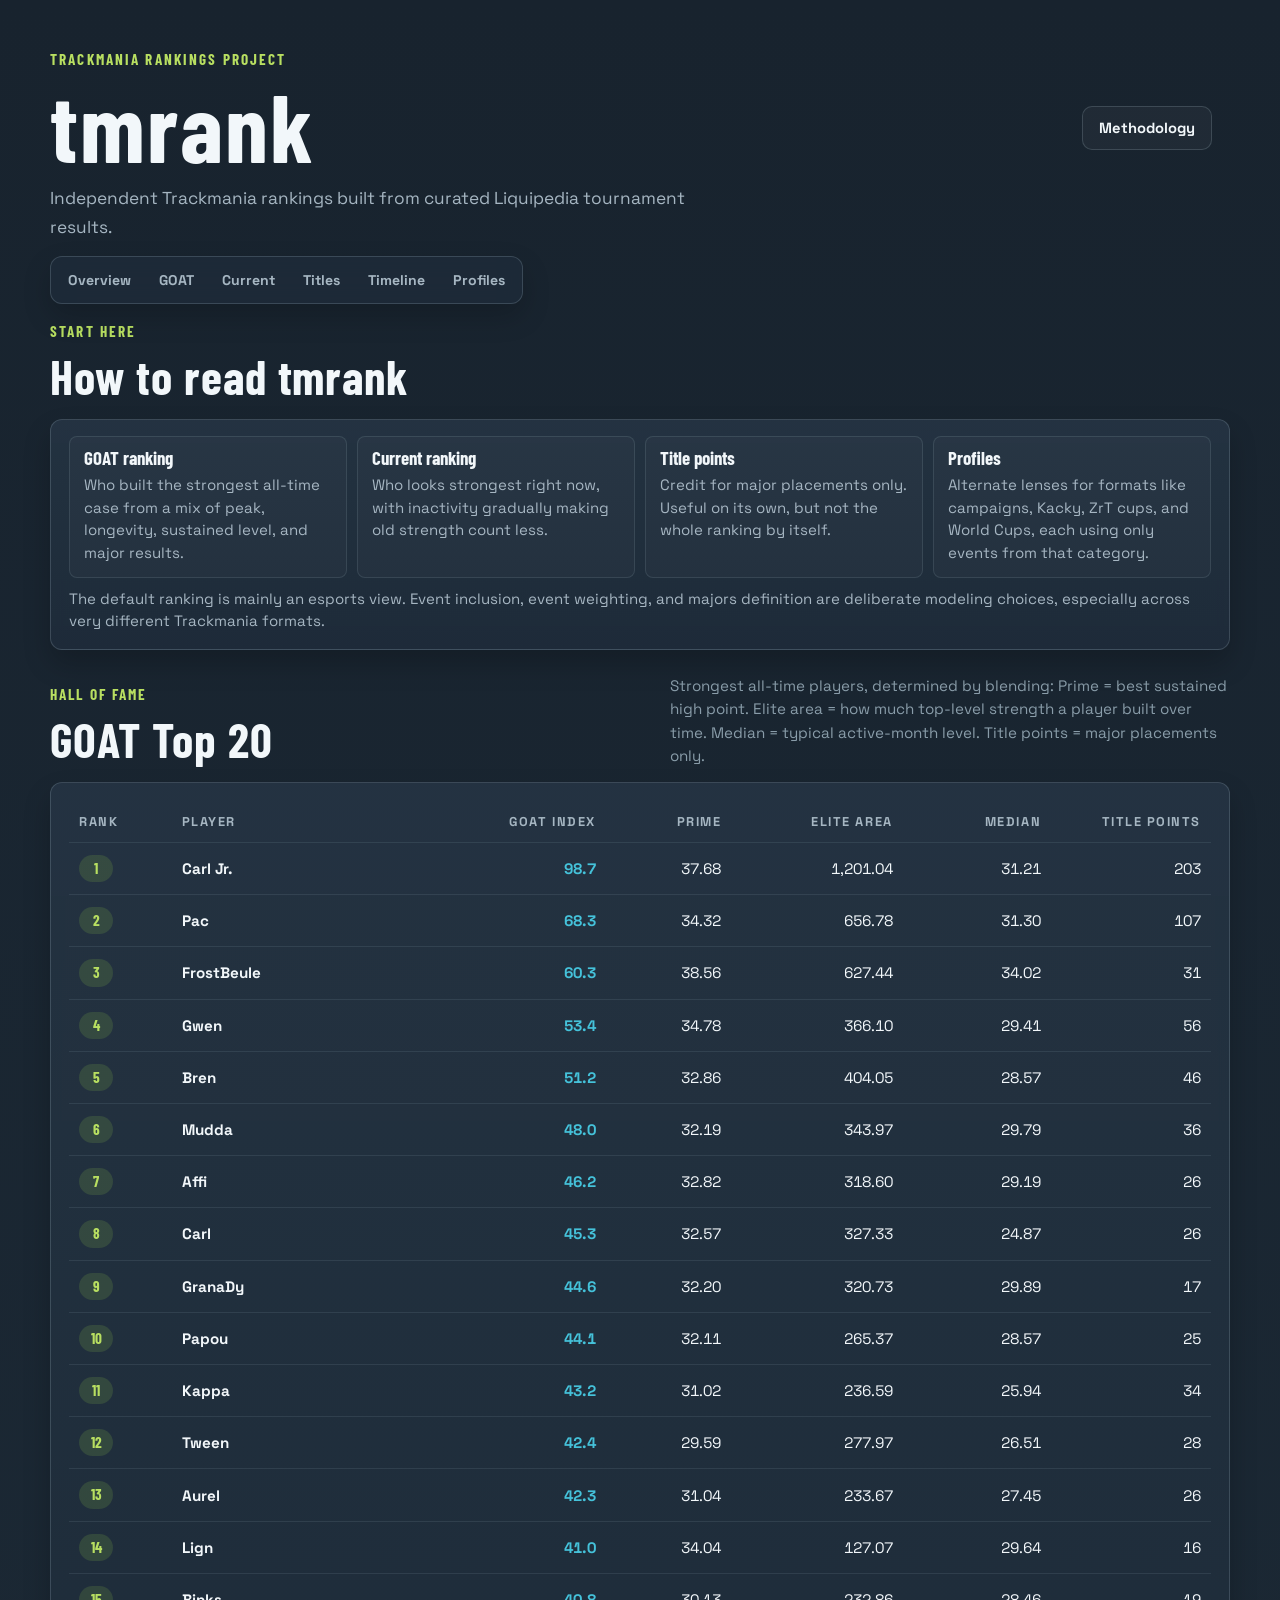
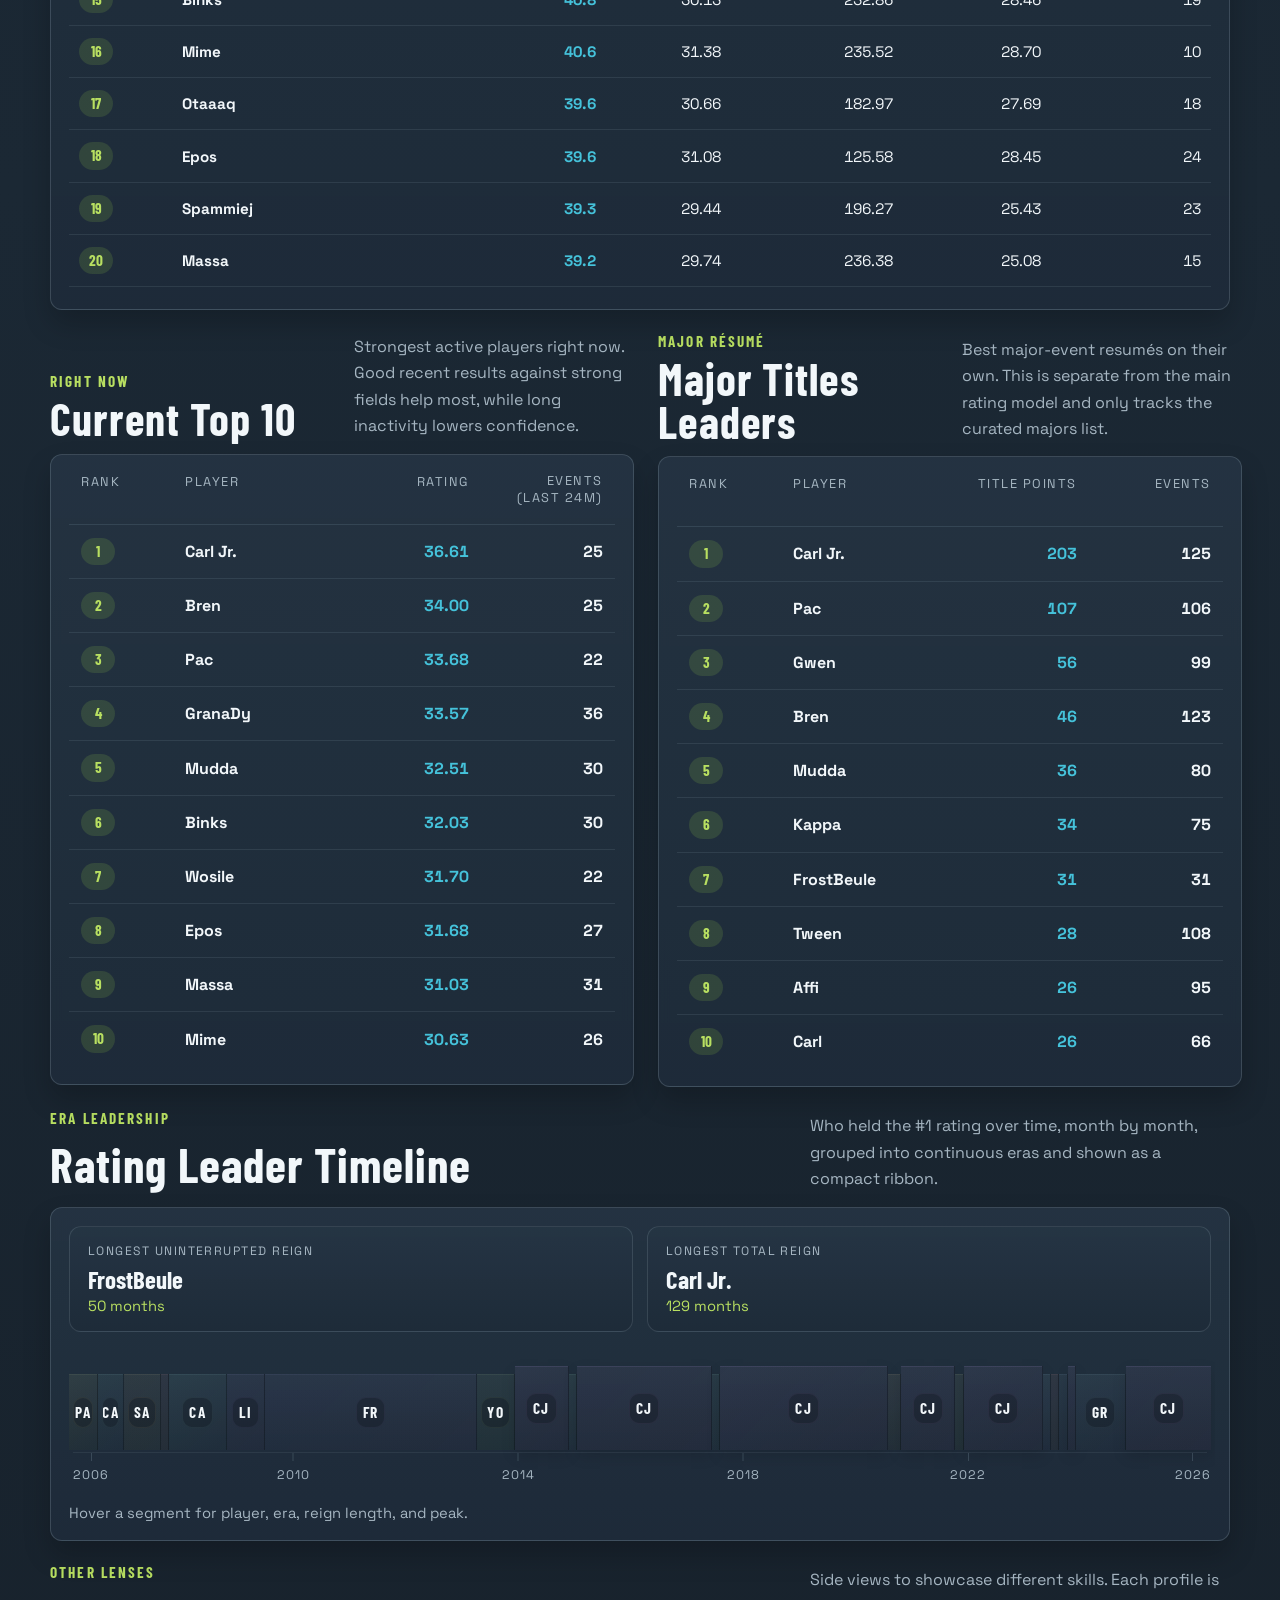
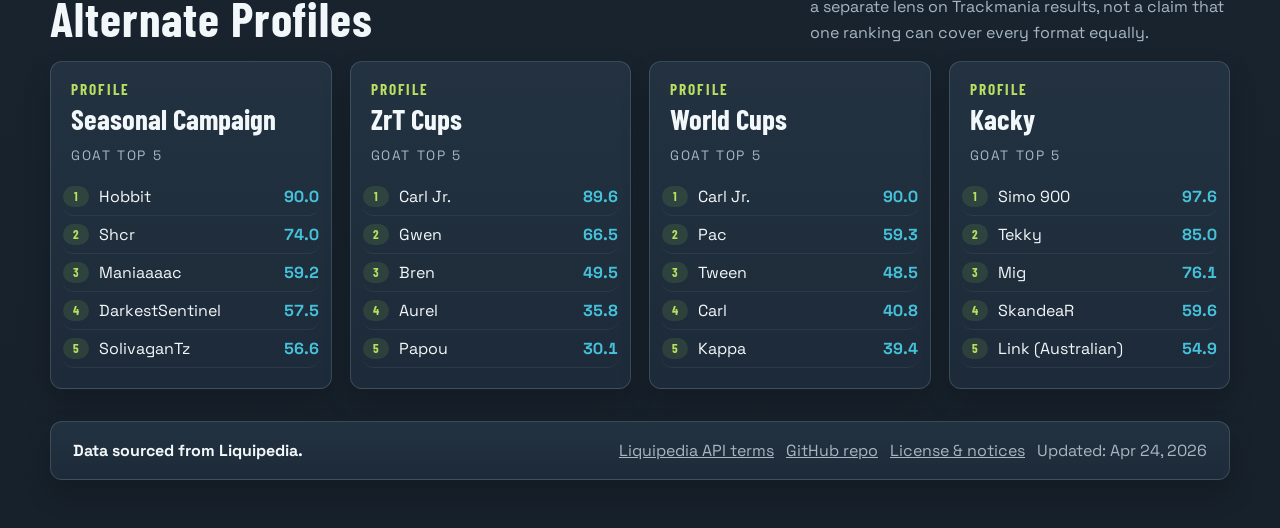
==== commit b53b4de8: "Polish site copy and ranking display" ====
--- a/docs/index.html
+++ b/docs/index.html
@@ -156,8 +156,8 @@
               <h2>Alternate Profiles</h2>
             </div>
             <p class="section__copy">
-              Side views for formats that reward different things. They are meant to show different ranking
-              philosophies, not pretend one list fits every corner of Trackmania.
+              Side views to showcase different skills. Each profile is a separate lens on Trackmania
+              results, not a claim that one ranking can cover every format equally.
             </p>
           </div>
           <div class="profile-grid" id="profile-cards"></div>
--- a/docs/assets/styles.css
+++ b/docs/assets/styles.css
@@ -380,7 +380,6 @@
 
 .explainer-note {
   margin-top: 10px;
-  font-size: 0.9rem;
 }
 
 .explainer-note-disclosure summary {
